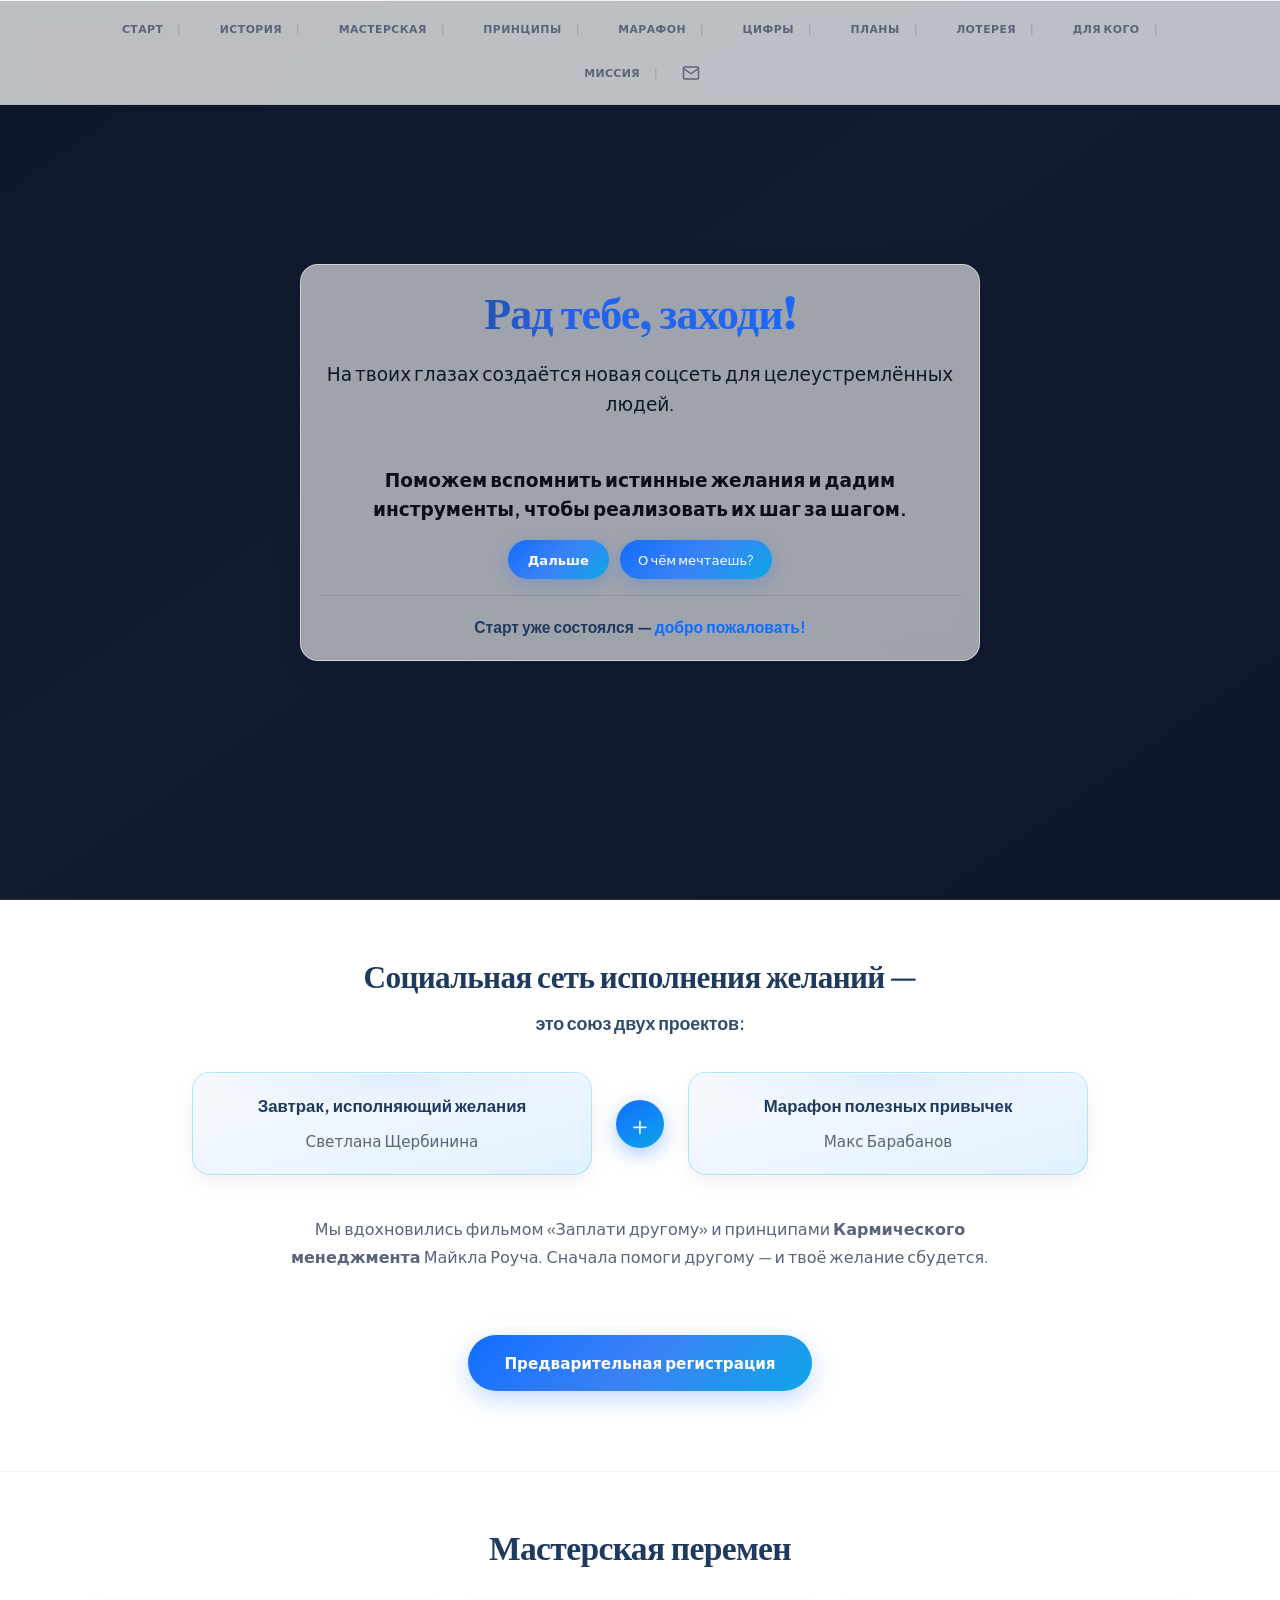
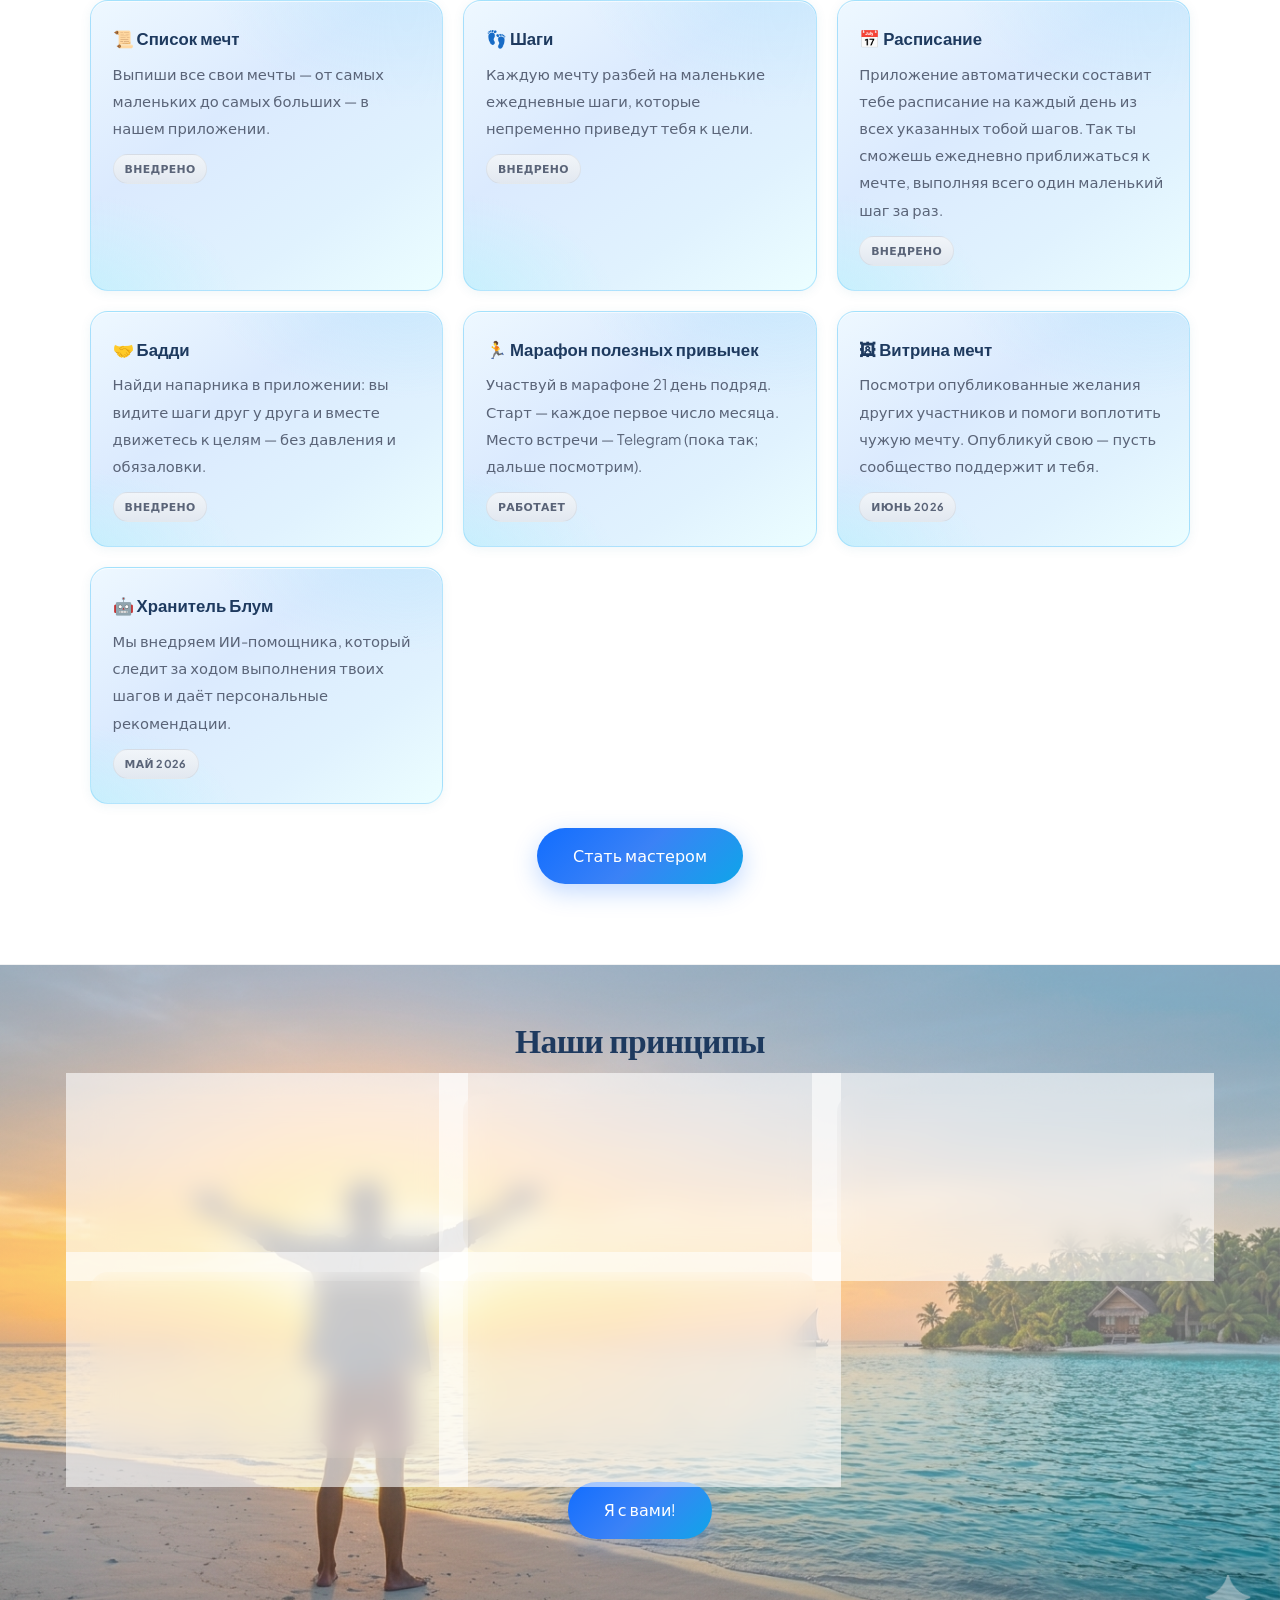
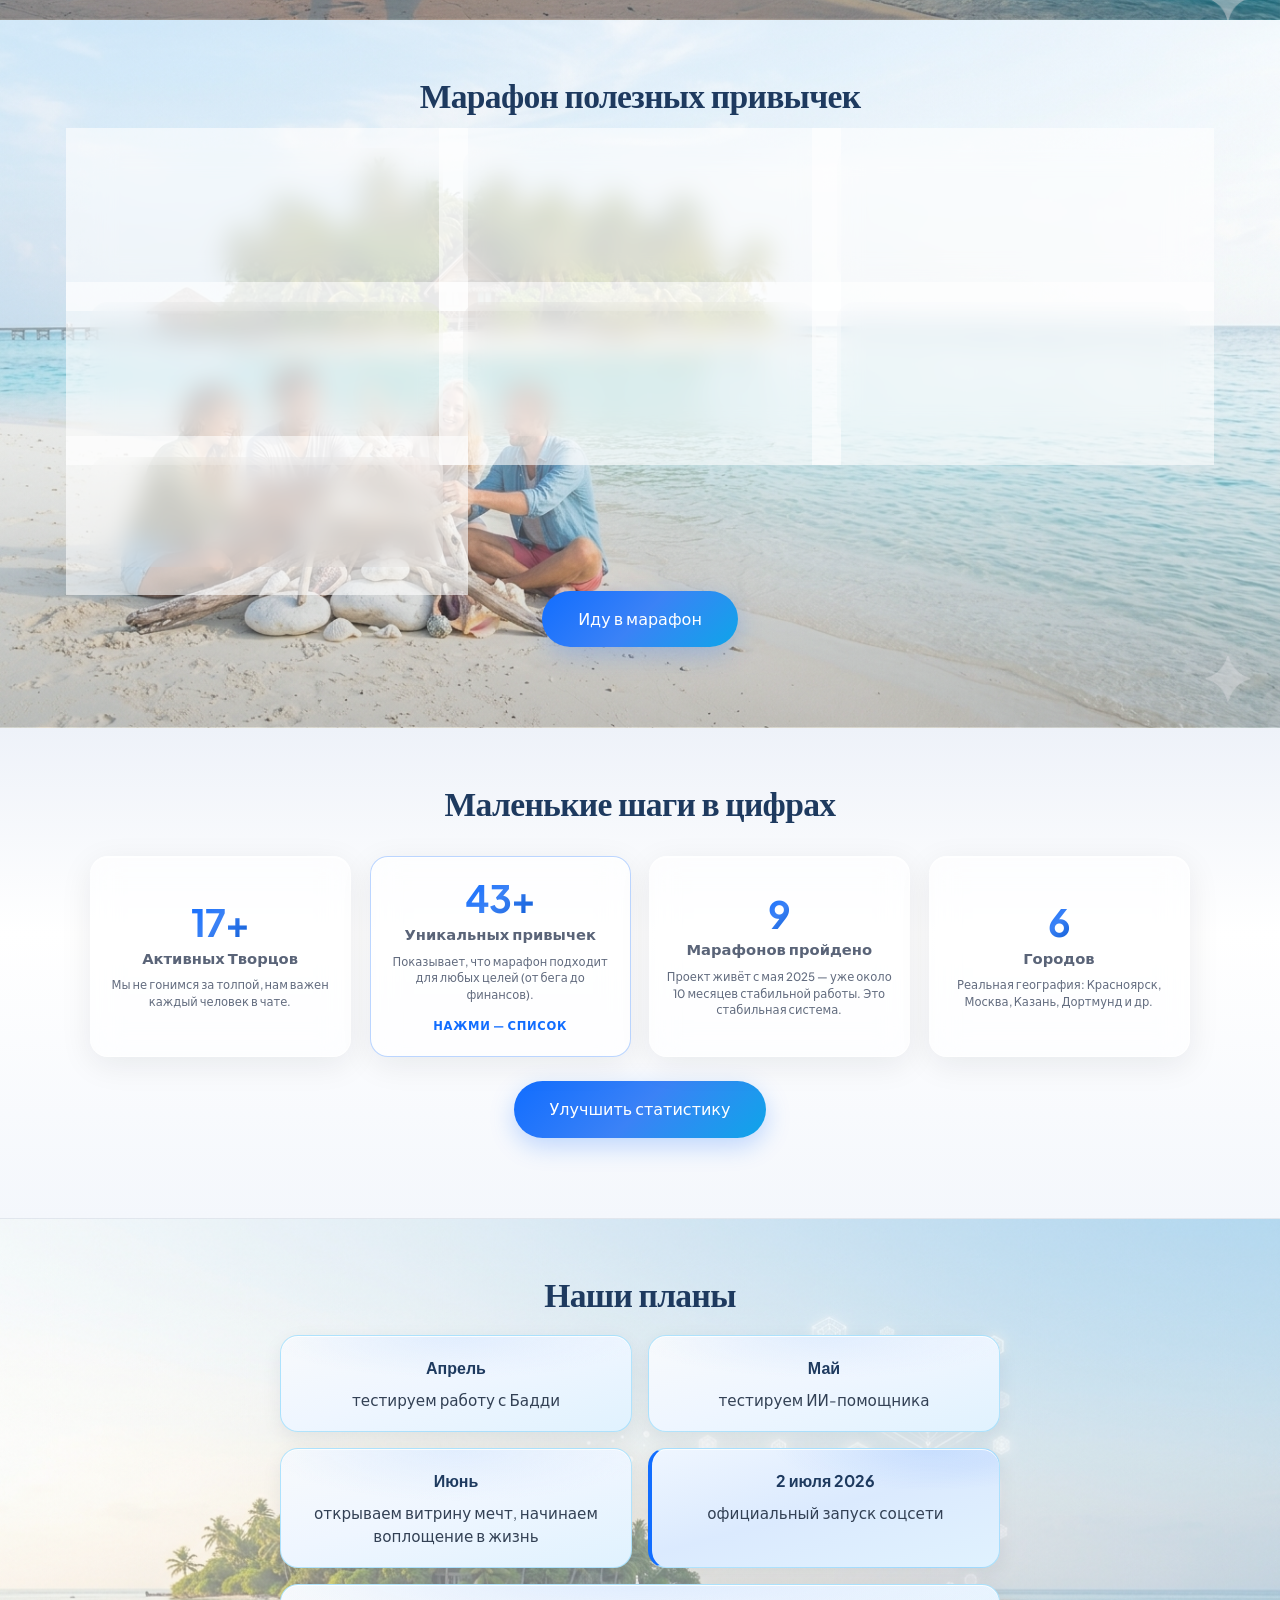
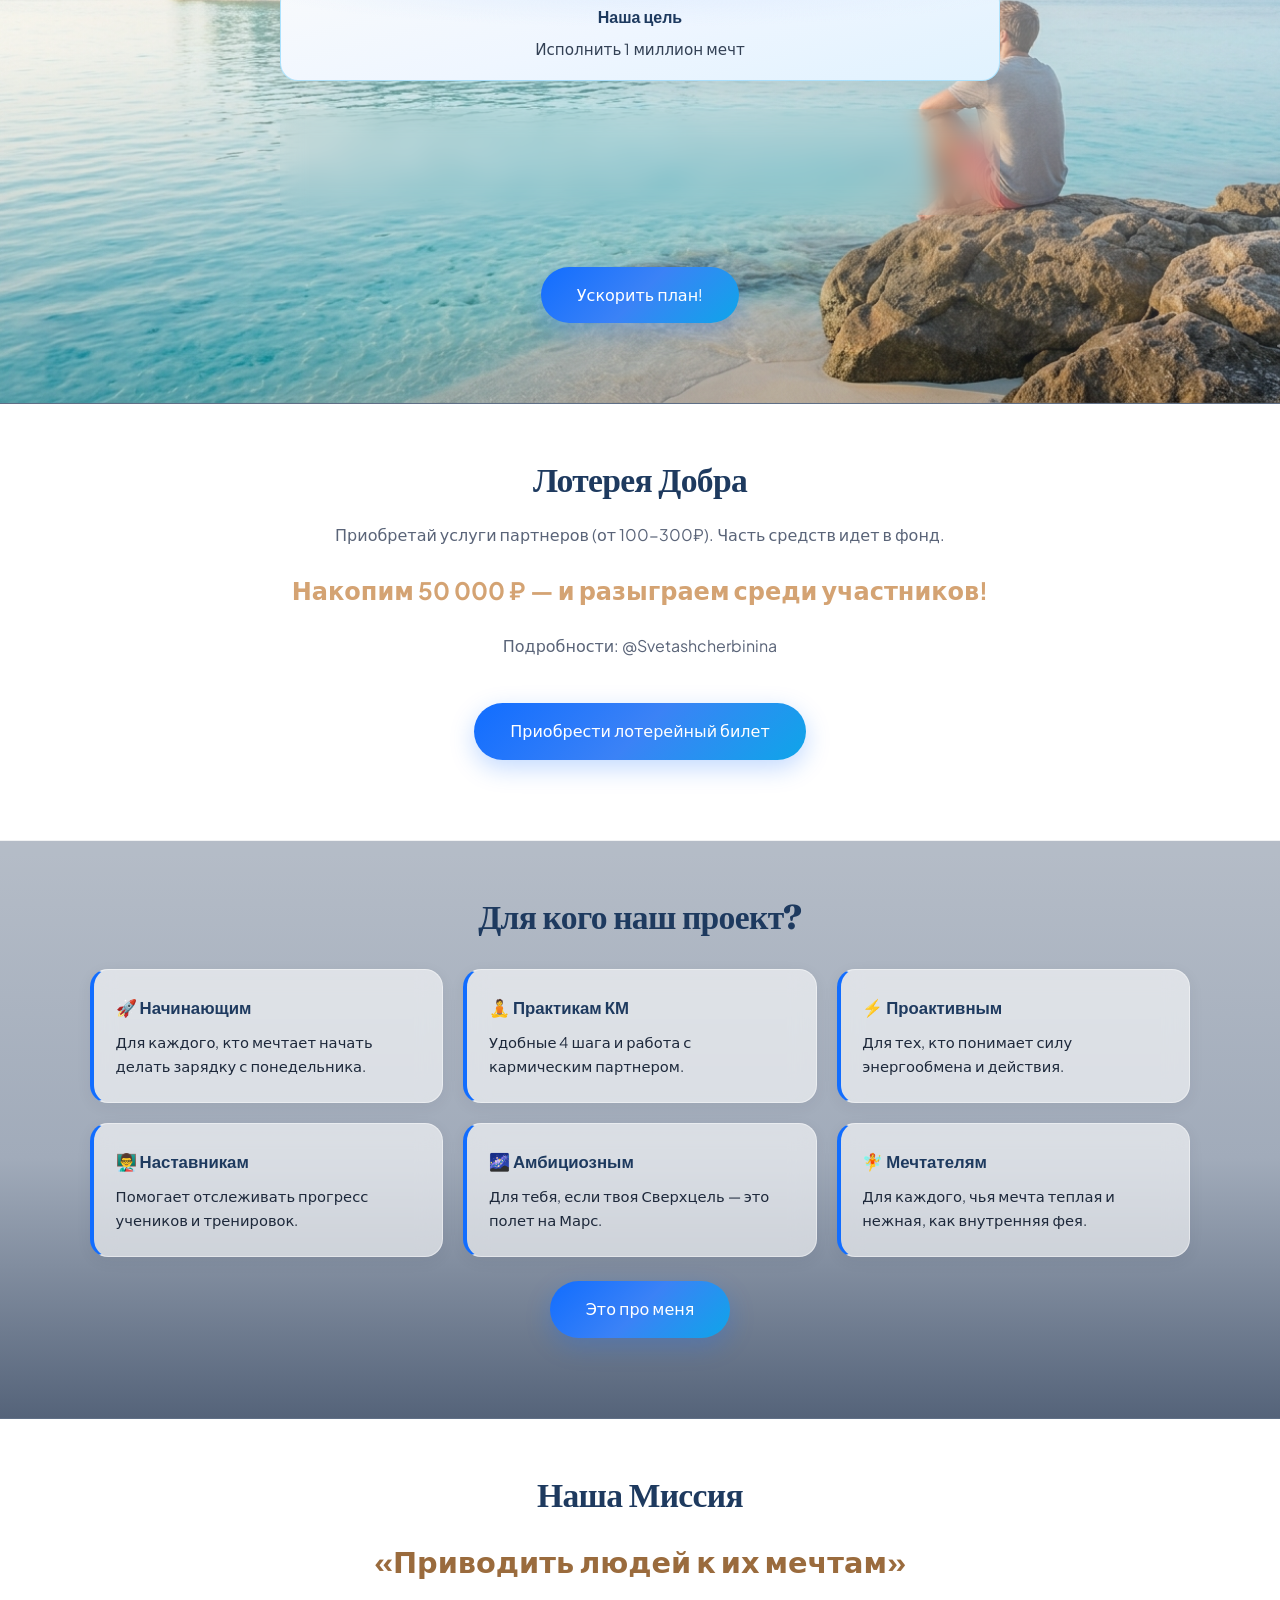
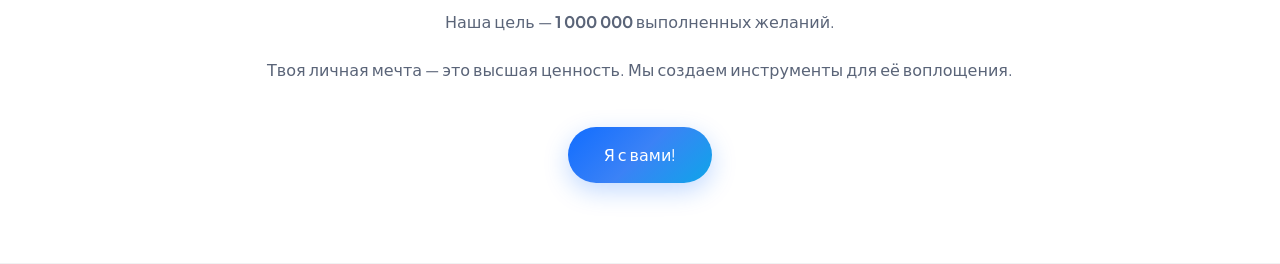
==== landing/index.html @ 1effcc13 "feat: лендинг Bridge на /landing" ====
<!DOCTYPE html>
<html lang="ru">
<head>
    <meta charset="UTF-8">
    <meta name="viewport" content="width=device-width, initial-scale=1.0, viewport-fit=cover">
    <meta
        name="description"
        content="Соцсеть исполнения желаний: марафон полезных привычек, мастерская мечты и путь к сверхцели. Регистрация и анкета Творца на сайте."
    >
    <title>Bridge — Твой путь к Сверхцели</title>
    <!-- Деплой: выложите каталог с index.html, папкой api/, локальными images/ и screen1.mp4. URL Google Apps Script — в window.ISLAND_GOOGLE_APPS_SCRIPT_URL ниже. -->
    <link href="https://fonts.googleapis.com/css2?family=Plus+Jakarta+Sans:ital,wght@0,400;0,500;0,600;0,700;1,400&family=Fraunces:opsz,wght@9..144,600;700&display=swap" rel="stylesheet">
    <style>
        :root {
            --bg: #f5f7fb;
            --bg-alt: #e8eef8;
            --surface: #ffffff;
            --text: #1c2333;
            --heading: #1e3a5f;
            --text-muted: #5a6478;
            --primary: #116dff;
            --primary-dark: #0d5bd4;
            --accent: #d4a373;
            --accent-dark: #9a6b3d;
            --ring: rgba(17, 109, 255, 0.25);
            --shadow: 0 12px 40px rgba(28, 35, 51, 0.08);
            --shadow-sm: 0 4px 16px rgba(28, 35, 51, 0.06);
            --radius: 18px;
            --radius-pill: 999px;
            /* «Стекло»: на ~10 п.п. прозрачнее, чем 0.7 → непрозрачность белого 60% */
            --hero-glass-white: 0.6;
            --card-glass-white: 0.6;
            /* Альпинист — тот же кадр Wix (полноширинный hero), что был до набора картинок в images/ */
            --img-alpinist: url("https://static.wixstatic.com/media/11062b_9de2dbff3dda403b944bb98c41cb5764f000.jpg/v1/fill/w_1920,h_1080,al_c,q_85,usm_0.66_1.00_0.01,enc_avif,quality_auto/11062b_9de2dbff3dda403b944bb98c41cb5764f000.jpg");
            --img-principles-d: url("images/Gemini_Generated_Image_puubt9puubt9puub.png");
            --img-principles-m: url("images/Gemini_Generated_Image_bh3npkbh3npkbh3n.png");
            --img-marathon-d: url("images/Gemini_Generated_Image_rtz4vzrtz4vzrtz4.png");
            --img-marathon-m: url("images/Gemini_Generated_Image_wzx31ywzx31ywzx3.png");
            --img-plans-d: url("images/Gemini_Generated_Image_uv5zcpuv5zcpuv5z.png");
            --img-plans-m: url("images/9979deb5-d649-4d8b-abbe-3f3d67fed5c6.jpeg");
        }
        * { box-sizing: border-box; scroll-behavior: smooth; }
        html {
            -webkit-text-size-adjust: 100%;
            text-size-adjust: 100%;
        }
        body {
            margin: 0;
            font-family: 'Plus Jakarta Sans', system-ui, sans-serif;
            background: var(--bg);
            color: var(--text);
            line-height: 1.65;
            -webkit-font-smoothing: antialiased;
            overflow-x: hidden;
        }
        body::before {
            content: '';
            position: fixed;
            inset: 0;
            z-index: -1;
            background:
                radial-gradient(1200px 600px at 10% -10%, rgba(17, 109, 255, 0.12), transparent 55%),
                radial-gradient(900px 500px at 100% 20%, rgba(13, 148, 136, 0.1), transparent 50%),
                linear-gradient(180deg, var(--bg) 0%, #eef1f8 100%);
            pointer-events: none;
        }

        header {
            position: fixed;
            top: 0;
            width: 100%;
            z-index: 1000;
            background: rgba(255, 255, 255, 0.72);
            backdrop-filter: blur(14px);
            -webkit-backdrop-filter: blur(14px);
            border-bottom: 1px solid rgba(28, 35, 51, 0.06);
            box-shadow: 0 1px 0 rgba(255, 255, 255, 0.8) inset;
        }
        nav {
            max-width: 1200px;
            margin: 0 auto;
            padding:
                max(12px, env(safe-area-inset-top, 0px))
                max(20px, env(safe-area-inset-right, 0px))
                12px
                max(20px, env(safe-area-inset-left, 0px));
        }
        .menu {
            display: flex;
            flex-wrap: wrap;
            gap: 10px 14px;
            justify-content: center;
            align-items: center;
            overflow-x: auto;
            -webkit-overflow-scrolling: touch;
            padding-bottom: 2px;
        }
        .menu a {
            text-decoration: none;
            color: var(--text-muted);
            font-size: 0.68rem;
            font-weight: 700;
            letter-spacing: 0.04em;
            text-transform: uppercase;
            white-space: nowrap;
            padding: 8px 12px;
            border-radius: var(--radius-pill);
            transition: color 0.2s, background 0.2s, box-shadow 0.2s;
        }
        .menu a:hover {
            color: var(--primary);
            background: rgba(17, 109, 255, 0.08);
        }
        .menu a:not(:last-child)::after {
            content: '|';
            margin-left: 0.65em;
            padding-left: 0.65em;
            color: rgba(90, 100, 120, 0.35);
            font-weight: 500;
            pointer-events: none;
        }
        .menu-mission {
            display: inline-flex;
            align-items: center;
            flex-wrap: nowrap;
            gap: 0.2rem;
            white-space: nowrap;
        }
        .menu-mission .menu-btn-mail {
            flex-shrink: 0;
        }
        .menu-btn-mail {
            display: inline-flex;
            align-items: center;
            justify-content: center;
            padding: 6px 8px;
            margin: 0;
            border: none;
            border-radius: var(--radius-pill);
            background: transparent;
            color: var(--text-muted);
            cursor: pointer;
            vertical-align: middle;
            transition: color 0.2s, background 0.2s;
        }
        .menu-btn-mail:hover {
            color: var(--primary);
            background: rgba(17, 109, 255, 0.08);
        }
        .menu-btn-mail svg {
            display: block;
        }

        /* Первый экран: фото альпиниста (Wix) + опционально screen1.mp4 при хорошей сети */
        #hero {
            position: relative;
            isolation: isolate;
            display: flex;
            flex-direction: column;
            align-items: center;
            justify-content: center;
            min-height: min(100vh, 920px);
            min-height: min(100dvh, 920px);
            padding-top: max(52px, calc(4vh + 44px), env(safe-area-inset-top, 0px));
            padding-bottom: clamp(40px, 6vh, 72px);
            border-bottom: 1px solid rgba(255, 255, 255, 0.1);
            background-color: #0f172a;
            overflow: hidden;
        }
        .hero-bg {
            position: absolute;
            inset: 0;
            z-index: 0;
            pointer-events: none;
            background-image: var(--img-alpinist);
            background-size: cover;
            background-position: center;
            background-repeat: no-repeat;
            background-color: #0f172a;
        }
        .hero-video {
            position: absolute;
            inset: 0;
            z-index: 1;
            width: 100%;
            height: 100%;
            object-fit: cover;
            opacity: 0;
            transition: opacity 0.7s ease;
            pointer-events: none;
        }
        .hero-video.is-playing {
            opacity: 1;
        }
        #hero::before {
            content: '';
            position: absolute;
            inset: 0;
            z-index: 2;
            background: linear-gradient(145deg, rgba(15, 23, 42, 0.28) 0%, rgba(30, 58, 95, 0.12) 45%, rgba(15, 23, 42, 0.35) 100%);
            pointer-events: none;
        }
        .hero-stack {
            position: relative;
            z-index: 3;
            display: flex;
            flex-direction: column;
            align-items: center;
            width: 100%;
            max-width: 720px;
            margin-left: auto;
            margin-right: auto;
            padding-left: max(1.25rem, env(safe-area-inset-left, 0px));
            padding-right: max(1.25rem, env(safe-area-inset-right, 0px));
            box-sizing: border-box;
        }
        #hero .container {
            position: relative;
            width: 100%;
            max-width: 680px;
            margin-left: auto;
            margin-right: auto;
            padding: 1.35rem 1.25rem 1.4rem;
            border-radius: var(--radius);
            background: rgba(255, 255, 255, var(--hero-glass-white));
            border: 1px solid rgba(255, 255, 255, 0.55);
            box-shadow:
                0 4px 24px rgba(15, 23, 42, 0.12),
                0 0 0 1px rgba(15, 23, 42, 0.04) inset;
            backdrop-filter: blur(14px);
            -webkit-backdrop-filter: blur(14px);
        }
        #hero h1 {
            font-size: clamp(1.85rem, 4vw, 2.75rem);
            font-weight: 700;
            background: linear-gradient(120deg, var(--heading) 0%, #2563eb 42%, var(--primary) 100%);
            -webkit-background-clip: text;
            background-clip: text;
            color: transparent;
            text-shadow: none;
        }
        #hero p {
            color: #1e293b;
            font-size: clamp(1.02rem, 2.4vw, 1.16rem);
            line-height: 1.58;
            margin-bottom: 0.55rem;
        }
        #hero .container > p:nth-of-type(1),
        #hero .container > p:nth-of-type(2) {
            color: #0f172a;
        }
        #hero p strong {
            color: #0a0f1a;
        }
        /* Пустая строка вместо абзаца — тот же вертикальный шаг, что у соседних <p> */
        #hero .hero-placeholder-line {
            margin: 0 0 0.55rem;
            padding: 0;
            border: none;
            font-size: clamp(1.02rem, 2.4vw, 1.16rem);
            line-height: 1.58;
            min-height: calc(clamp(1.02rem, 2.4vw, 1.16rem) * 1.58);
            visibility: hidden;
        }
        /* Таймер внутри стеклянного блока — читаемые цвета на белом полупрозрачном фоне */
        #hero .container .hero-countdown-wrap {
            margin: 1rem 0 0;
            padding: 0.75rem 0.35rem 0;
            width: 100%;
            max-width: none;
            border: none;
            border-top: 1px solid rgba(30, 58, 95, 0.12);
            background: none;
            text-align: center;
        }
        #hero .hero-countdown-wrap p {
            margin-left: auto;
            margin-right: auto;
            max-width: none;
        }
        #hero .hero-countdown-wrap .hero-countdown__label {
            margin-bottom: 0.45rem;
        }
        #hero .hero-countdown-wrap .hero-countdown__done {
            margin-bottom: 0;
        }
        #hero .hero-countdown__label {
            margin: 0;
            font-family: 'Plus Jakarta Sans', system-ui, sans-serif;
            font-weight: 600;
            font-size: clamp(0.78rem, 1.85vw, 0.92rem);
            letter-spacing: 0.06em;
            text-transform: uppercase;
            color: #1e3a5f;
            -webkit-font-smoothing: antialiased;
            text-shadow: none;
        }
        #hero .hero-countdown__grid {
            display: flex;
            flex-wrap: nowrap;
            justify-content: center;
            align-items: flex-start;
            gap: clamp(0.5rem, 2.2vw, 0.9rem);
        }
        #hero .hero-countdown__unit {
            flex: 1 1 0;
            min-width: 0;
            max-width: 4.25rem;
            padding: 0;
            margin: 0;
            background: none;
            border: none;
            box-shadow: none;
        }
        #hero .hero-countdown__unit span {
            display: block;
            font-family: 'Plus Jakarta Sans', system-ui, sans-serif;
            font-weight: 700;
            font-size: clamp(1.05rem, 2.75vw, 1.38rem);
            font-variant-numeric: tabular-nums;
            line-height: 1.1;
            letter-spacing: -0.02em;
            background: linear-gradient(135deg, var(--primary) 0%, #2563eb 48%, #1d4ed8 100%);
            -webkit-background-clip: text;
            background-clip: text;
            color: transparent;
            -webkit-font-smoothing: antialiased;
        }
        @supports not ((-webkit-background-clip: text) or (background-clip: text)) {
            #hero .hero-countdown__unit span {
                color: #1d4ed8;
                background: none;
            }
        }
        #hero .hero-countdown__unit small {
            display: block;
            margin-top: 0.15rem;
            font-size: clamp(0.62rem, 1.5vw, 0.76rem);
            font-weight: 600;
            letter-spacing: 0.05em;
            text-transform: uppercase;
            color: #64748b;
            line-height: 1.2;
            -webkit-font-smoothing: antialiased;
            text-shadow: none;
        }
        #hero .hero-countdown__done {
            display: none;
            margin: 0.45rem 0 0;
            font-family: 'Plus Jakarta Sans', sans-serif;
            font-weight: 700;
            font-size: clamp(0.82rem, 2vw, 0.98rem);
            line-height: 1.4;
            color: #1e3a5f;
            text-shadow: none;
        }
        #hero .hero-countdown__done strong {
            color: var(--primary);
            font-weight: 700;
        }
        #hero .hero-countdown-wrap.is-done .hero-countdown__grid,
        #hero .hero-countdown-wrap.is-done .hero-countdown__label {
            display: none;
        }
        #hero .hero-countdown-wrap.is-done .hero-countdown__done {
            display: block;
        }
        #hero .container > p:nth-of-type(3) {
            margin-bottom: 1rem;
        }
        .hero-actions {
            display: flex;
            flex-wrap: wrap;
            gap: 0.55rem 0.7rem;
            justify-content: center;
            align-items: center;
            margin-top: 0.85rem;
        }
        .hero-actions .btn {
            margin-top: 0;
            padding: 9px 20px;
            font-size: 0.82rem;
            box-shadow: 0 4px 16px var(--ring);
        }
        .hero-actions .btn--outline {
            border-width: 1.5px;
            padding: 9px 18px;
        }
        button.btn {
            font: inherit;
            border: none;
            cursor: pointer;
        }
        .btn--outline {
            background: transparent;
            color: var(--primary);
            border: 2px solid rgba(17, 109, 255, 0.55);
            box-shadow: none;
        }
        .btn--outline:hover {
            background: rgba(17, 109, 255, 0.08);
            filter: none;
        }
        .inline-actions {
            display: flex;
            flex-wrap: wrap;
            gap: 0.75rem 1rem;
            justify-content: center;
            align-items: center;
            margin-top: 1.5rem;
        }
        .inline-actions .btn {
            margin-top: 0;
        }
        @media (max-height: 720px) {
            #hero {
                padding-top: max(48px, calc(3vh + 36px));
                padding-bottom: 32px;
            }
            #hero .container {
                padding: 1rem 1rem 1.1rem;
            }
            #hero p {
                margin-bottom: 0.45rem;
                line-height: 1.5;
            }
        }

        section {
            /* Заголовок ближе к верху фона; минимальный зазор под фикс-шапку */
            padding: 56px max(22px, env(safe-area-inset-right, 0px)) 80px max(22px, env(safe-area-inset-left, 0px));
            display: flex;
            align-items: center;
            justify-content: center;
            border-bottom: 1px solid rgba(28, 35, 51, 0.06);
            scroll-margin-top: 56px;
        }
        .container {
            max-width: 1100px;
            width: 100%;
            text-align: center;
        }

        /* Как в Wix: фото — белый — фото — … У каждой фото-секции свой файл (десктоп/мобила). */
        section.section-white {
            background: #ffffff;
        }
        #principles.section-photo {
            background-color: #64748b;
            background-image:
                linear-gradient(180deg, rgba(255, 255, 255, 0.52) 0%, rgba(245, 247, 251, 0.42) 55%, rgba(15, 23, 42, 0.18) 100%),
                var(--img-principles-d);
            background-size: cover;
            background-position: center;
            background-repeat: no-repeat;
        }
        #marathon.section-photo {
            background-color: #64748b;
            background-image:
                linear-gradient(180deg, rgba(255, 255, 255, 0.52) 0%, rgba(245, 247, 251, 0.42) 55%, rgba(15, 23, 42, 0.18) 100%),
                var(--img-marathon-d);
            background-size: cover;
            background-position: center;
            background-repeat: no-repeat;
        }
        #plans.section-photo {
            background-color: #64748b;
            background-image:
                linear-gradient(180deg, rgba(255, 255, 255, 0.52) 0%, rgba(245, 247, 251, 0.42) 55%, rgba(15, 23, 42, 0.18) 100%),
                var(--img-plans-d);
            background-size: cover;
            background-position: center;
            background-repeat: no-repeat;
        }
        /* «Для кого»: тот же фон, что и первый экран (альпинист) */
        #for-who.section-photo {
            background-color: #64748b;
            background-image:
                linear-gradient(180deg, rgba(255, 255, 255, 0.52) 0%, rgba(245, 247, 251, 0.42) 55%, rgba(15, 23, 42, 0.18) 100%),
                var(--img-alpinist);
            background-size: cover;
            background-position: center;
            background-repeat: no-repeat;
        }
        @media (max-width: 768px) {
            #principles.section-photo {
                background-image:
                    linear-gradient(180deg, rgba(255, 255, 255, 0.52) 0%, rgba(245, 247, 251, 0.42) 55%, rgba(15, 23, 42, 0.18) 100%),
                    var(--img-principles-m);
            }
            #marathon.section-photo {
                background-image:
                    linear-gradient(180deg, rgba(255, 255, 255, 0.52) 0%, rgba(245, 247, 251, 0.42) 55%, rgba(15, 23, 42, 0.18) 100%),
                    var(--img-marathon-m);
            }
            #plans.section-photo {
                background-image:
                    linear-gradient(180deg, rgba(255, 255, 255, 0.52) 0%, rgba(245, 247, 251, 0.42) 55%, rgba(15, 23, 42, 0.18) 100%),
                    var(--img-plans-m);
            }
        }

        h1, h2 {
            font-family: 'Fraunces', Georgia, serif;
            font-weight: 700;
            letter-spacing: -0.02em;
            line-height: 1.2;
            margin: 0 0 1.25rem;
        }
        h1 {
            font-size: clamp(1.85rem, 4vw, 2.75rem);
            background: linear-gradient(120deg, var(--heading) 0%, #1e40af 42%, var(--primary) 100%);
            -webkit-background-clip: text;
            background-clip: text;
            color: transparent;
        }
        h2 {
            font-size: clamp(1.5rem, 3vw, 2.1rem);
            color: var(--heading);
        }
        p {
            line-height: 1.85;
            color: var(--text-muted);
            max-width: 850px;
            margin: 0 auto 1.15rem;
        }

        .grid {
            display: grid;
            grid-template-columns: repeat(auto-fit, minmax(280px, 1fr));
            gap: 20px;
            margin-top: 2rem;
        }
        .card {
            background: rgba(255, 255, 255, var(--card-glass-white));
            backdrop-filter: blur(12px);
            -webkit-backdrop-filter: blur(12px);
            padding: 1.5rem 1.35rem;
            border-radius: var(--radius);
            text-align: left;
            border: 1px solid rgba(255, 255, 255, 0.42);
            box-shadow: var(--shadow-sm);
            border-left: 4px solid var(--primary);
            transition: transform 0.25s ease, box-shadow 0.25s ease;
        }
        /* Белые секции: карточки не сливаются с фоном — небесно-голубой градиент с переливами (без картинки) */
        .section-white .card {
            background:
                radial-gradient(ellipse 110% 90% at 90% -10%, rgba(186, 230, 253, 0.55) 0%, transparent 52%),
                radial-gradient(ellipse 100% 80% at -5% 105%, rgba(165, 243, 252, 0.45) 0%, transparent 48%),
                linear-gradient(145deg, #eef8ff 0%, #dbeafe 38%, #e0f2fe 72%, #ecfeff 100%);
            backdrop-filter: none;
            -webkit-backdrop-filter: none;
            border: 1px solid rgba(125, 211, 252, 0.5);
            box-shadow:
                0 2px 12px rgba(14, 116, 144, 0.07),
                inset 0 1px 0 rgba(255, 255, 255, 0.65);
        }
        .card:hover {
            transform: translateY(-4px);
            box-shadow: var(--shadow);
        }

        /* Блок «Маленькие шаги в цифрах»: стекло, сетка, модалка, счётчики */
        #stats.section-white {
            background: linear-gradient(180deg, #eef2f9 0%, #ffffff 42%, #f4f7fc 100%);
        }
        .stats-grid {
            display: grid;
            grid-template-columns: repeat(4, minmax(0, 1fr));
            gap: 1.15rem;
            max-width: 1100px;
            margin: 2rem auto 0;
            text-align: center;
        }
        @media (max-width: 900px) {
            .stats-grid {
                grid-template-columns: repeat(2, minmax(0, 1fr));
            }
        }
        @media (max-width: 420px) {
            .stats-grid {
                grid-template-columns: 1fr;
            }
        }
        .stat-card {
            display: flex;
            flex-direction: column;
            align-items: center;
            justify-content: center;
            gap: 0.4rem;
            min-height: 168px;
            padding: 1.25rem 0.85rem 1.35rem;
            margin: 0;
            border-radius: var(--radius);
            text-align: center;
            border: 1px solid rgba(255, 255, 255, 0.65);
            background: rgba(255, 255, 255, 0.58);
            backdrop-filter: blur(14px);
            -webkit-backdrop-filter: blur(14px);
            box-shadow:
                0 8px 32px rgba(15, 23, 42, 0.08),
                inset 0 1px 0 rgba(255, 255, 255, 0.85);
            transition: transform 0.28s ease, box-shadow 0.28s ease;
        }
        .stat-card:not(.stat-card--interactive) {
            border-left: none;
        }
        .stat-card:hover {
            transform: translateY(-3px) scale(1.02);
            box-shadow:
                0 14px 40px rgba(15, 23, 42, 0.12),
                inset 0 1px 0 rgba(255, 255, 255, 0.9);
        }
        .stat-card__value {
            font-family: 'Plus Jakarta Sans', system-ui, sans-serif;
            font-weight: 700;
            font-size: clamp(1.85rem, 4vw, 2.35rem);
            line-height: 1.1;
            letter-spacing: -0.03em;
            background: linear-gradient(135deg, var(--primary) 0%, #3b82f6 48%, var(--primary-dark) 100%);
            -webkit-background-clip: text;
            background-clip: text;
            color: transparent;
        }
        .stat-card__label {
            font-size: 0.92rem;
            font-weight: 600;
            color: var(--text-muted);
            line-height: 1.35;
            max-width: 13rem;
        }
        .stat-card__trust {
            display: block;
            font-size: 0.72rem;
            font-weight: 500;
            line-height: 1.45;
            color: var(--text-muted);
            max-width: 15rem;
            margin: 0.15rem 0 0;
            opacity: 0.95;
        }
        .stat-card__hint {
            font-size: 0.72rem;
            font-weight: 700;
            letter-spacing: 0.06em;
            text-transform: uppercase;
            color: var(--primary);
            margin-top: 0.35rem;
        }
        button.stat-card {
            font: inherit;
            color: inherit;
            cursor: pointer;
            width: 100%;
            appearance: none;
            -webkit-appearance: none;
        }
        .stat-card--interactive {
            cursor: pointer;
            border: 1px solid rgba(17, 109, 255, 0.28);
            background: rgba(255, 255, 255, 0.62);
        }
        .stat-card--interactive:hover {
            animation: stat-hint-pulse 2.2s ease-in-out infinite;
        }
        @keyframes stat-hint-pulse {
            0%, 100% {
                box-shadow:
                    0 8px 32px rgba(15, 23, 42, 0.08),
                    0 0 0 0 rgba(17, 109, 255, 0.18),
                    inset 0 1px 0 rgba(255, 255, 255, 0.85);
            }
            50% {
                box-shadow:
                    0 10px 36px rgba(15, 23, 42, 0.1),
                    0 0 0 6px rgba(17, 109, 255, 0.1),
                    inset 0 1px 0 rgba(255, 255, 255, 0.9);
            }
        }
        @media (prefers-reduced-motion: reduce) {
            .stat-card:hover,
            .stat-card--interactive:hover {
                animation: none;
                transform: none;
            }
        }
        /* Модальные окна: стекло + блюр фона */
        .modal {
            position: fixed;
            inset: 0;
            z-index: 2000;
            display: flex;
            align-items: center;
            justify-content: center;
            padding: max(1rem, env(safe-area-inset-top, 0px)) max(1rem, env(safe-area-inset-right, 0px))
                max(1rem, env(safe-area-inset-bottom, 0px)) max(1rem, env(safe-area-inset-left, 0px));
            background: rgba(15, 23, 42, 0.42);
            backdrop-filter: blur(15px);
            -webkit-backdrop-filter: blur(15px);
            opacity: 0;
            visibility: hidden;
            transition: opacity 0.22s ease, visibility 0.22s ease;
        }
        .modal.is-open {
            opacity: 1;
            visibility: visible;
        }
        .modal.is-open .modal__panel {
            animation: modal-panel-in 0.32s cubic-bezier(0.22, 1, 0.36, 1) both;
        }
        @keyframes modal-panel-in {
            from {
                opacity: 0;
                transform: translateY(14px) scale(0.97);
            }
            to {
                opacity: 1;
                transform: translateY(0) scale(1);
            }
        }
        @media (prefers-reduced-motion: reduce) {
            .modal.is-open .modal__panel {
                animation: none;
            }
        }
        .modal__panel {
            position: relative;
            width: min(100%, 520px);
            max-height: min(88vh, 640px);
            max-height: min(88dvh, 640px);
            overflow: hidden;
            display: flex;
            flex-direction: column;
            border-radius: var(--radius);
            background: rgba(255, 255, 255, 0.72);
            backdrop-filter: blur(15px);
            -webkit-backdrop-filter: blur(15px);
            border: 1px solid rgba(255, 255, 255, 0.78);
            box-shadow: 0 24px 64px rgba(15, 23, 42, 0.18);
        }
        #modal-contacts .modal__panel {
            width: min(100%, 600px);
        }
        #modal-creator .modal__panel {
            width: min(100%, 560px);
        }
        #creator-form-stage[hidden] {
            display: none !important;
        }
        #modal-creator.modal--creator-success .modal__title {
            padding-bottom: 0.35rem;
        }
        #modal-creator.modal--creator-success .modal__body {
            padding-top: 0.35rem;
        }
        .modal__close {
            position: absolute;
            top: max(0.5rem, env(safe-area-inset-top, 0px));
            right: max(0.5rem, env(safe-area-inset-right, 0px));
            z-index: 2;
            width: 2.75rem;
            height: 2.75rem;
            min-width: 44px;
            min-height: 44px;
            border: none;
            border-radius: var(--radius-pill);
            background: rgba(241, 245, 249, 0.95);
            color: var(--heading);
            font-size: 1.35rem;
            line-height: 1;
            cursor: pointer;
            transition: background 0.2s, color 0.2s;
        }
        .modal__close:hover {
            background: rgba(17, 109, 255, 0.12);
            color: var(--primary);
        }
        .modal__title {
            font-family: 'Fraunces', Georgia, serif;
            font-size: clamp(1.15rem, 2.8vw, 1.4rem);
            color: var(--heading);
            margin: 0;
            padding: 1.35rem 3rem 0.5rem 1.35rem;
            text-align: left;
            line-height: 1.35;
        }
        .modal__lead {
            margin: 0;
            padding: 0 1.35rem 1rem;
            font-size: 0.88rem;
            line-height: 1.55;
            color: var(--text-muted);
            text-align: left;
            border-bottom: 1px solid rgba(148, 163, 184, 0.35);
        }
        .modal__body {
            flex: 1 1 auto;
            min-height: 0;
            overflow-y: auto;
            padding: 0.85rem 1.35rem 1rem;
            text-align: left;
        }
        .modal__footer {
            flex-shrink: 0;
            padding: 0.65rem 1.35rem 1.15rem;
            border-top: 1px solid rgba(148, 163, 184, 0.35);
            background: linear-gradient(180deg, rgba(248, 250, 252, 0.5) 0%, rgba(241, 245, 249, 0.98) 100%);
        }
        .modal__footer-btn {
            display: block;
            width: 100%;
            padding: 0.7rem 1rem;
            border: none;
            border-radius: var(--radius-pill);
            font-family: 'Plus Jakarta Sans', system-ui, sans-serif;
            font-weight: 700;
            font-size: 0.9rem;
            cursor: pointer;
            color: #fff;
            background: linear-gradient(135deg, var(--primary) 0%, #3b82f6 50%, #0ea5e9 100%);
            box-shadow: 0 6px 20px var(--ring);
            transition: transform 0.2s, filter 0.2s, box-shadow 0.2s;
        }
        .modal__footer-btn:hover {
            filter: brightness(1.05);
            transform: translateY(-1px);
            box-shadow: 0 8px 24px rgba(17, 109, 255, 0.35);
        }
        .modal__footer-btn:active {
            transform: translateY(0);
        }
        .cta-contacts {
            display: grid;
            grid-template-columns: repeat(2, minmax(0, 1fr));
            gap: 1rem;
        }
        @media (max-width: 520px) {
            .cta-contacts {
                grid-template-columns: 1fr;
            }
        }
        .cta-card {
            padding: 1rem 1rem 1.1rem;
            border-radius: var(--radius);
            background: rgba(255, 255, 255, 0.55);
            border: 1px solid rgba(125, 211, 252, 0.45);
            text-align: left;
        }
        .cta-card__name {
            margin: 0 0 0.35rem;
            font-family: 'Plus Jakarta Sans', sans-serif;
            font-weight: 700;
            font-size: 1rem;
            color: var(--heading);
        }
        .cta-card__role {
            margin: 0 0 0.35rem;
            font-size: 0.86rem;
            line-height: 1.5;
            color: var(--text-muted);
        }
        .cta-card__handle {
            margin: 0 0 0.75rem;
            font-size: 0.78rem;
            font-weight: 600;
            color: var(--primary);
        }
        .cta-tg {
            display: inline-flex;
            align-items: center;
            justify-content: center;
            gap: 0.45rem;
            width: 100%;
            padding: 0.65rem 0.85rem;
            border-radius: var(--radius-pill);
            font-family: 'Plus Jakarta Sans', sans-serif;
            font-weight: 700;
            font-size: 0.85rem;
            text-decoration: none;
            color: #fff;
            background: linear-gradient(135deg, #229ed9 0%, #0088cc 100%);
            box-shadow: 0 4px 16px rgba(34, 158, 217, 0.35);
            transition: transform 0.2s, filter 0.2s;
        }
        .cta-tg:hover {
            filter: brightness(1.06);
            transform: translateY(-1px);
        }
        .cta-tg svg {
            flex-shrink: 0;
        }
        .cta-footnote {
            margin: 1rem 0 0;
            font-size: 0.88rem;
            line-height: 1.55;
            color: var(--text-muted);
            text-align: center;
        }
        #modal-contacts.modal-contacts--sveta-only .cta-card--max {
            display: none !important;
        }
        #modal-contacts.modal-contacts--sveta-only .cta-contacts {
            grid-template-columns: 1fr;
            max-width: 320px;
            margin: 0 auto;
        }
        .form-creator {
            display: flex;
            flex-direction: column;
            gap: 0.85rem;
        }
        .form-creator label {
            display: block;
            font-size: 0.8rem;
            font-weight: 700;
            color: var(--heading);
            margin-bottom: 0.35rem;
            text-align: left;
        }
        /* На iOS мелкий шрифт в полях вызывает авто-зум — минимум 16px (см. медиазапрос ниже) */
        .form-creator input,
        .form-creator select,
        .form-creator textarea {
            width: 100%;
            box-sizing: border-box;
            font-family: 'Plus Jakarta Sans', system-ui, sans-serif;
            font-size: 0.92rem;
            padding: 0.65rem 0.75rem;
            border-radius: 10px;
            border: 1px solid rgba(148, 163, 184, 0.45);
            background: rgba(255, 255, 255, 0.85);
            color: var(--text);
        }
        .form-creator textarea {
            min-height: 6.5rem;
            resize: vertical;
            line-height: 1.55;
        }
        .form-creator input:focus,
        .form-creator select:focus,
        .form-creator textarea:focus {
            outline: none;
            border-color: var(--primary);
            box-shadow: 0 0 0 3px var(--ring);
        }
        .form-creator__hint {
            margin: 0.25rem 0 0;
            font-size: 0.78rem;
            color: var(--text-muted);
            font-style: italic;
        }
        .form-creator__hint[hidden] {
            display: none !important;
        }
        .form-creator__submit {
            margin-top: 0.35rem;
            width: 100%;
            padding: 0.85rem 1rem;
            border: none;
            border-radius: var(--radius-pill);
            font-family: 'Plus Jakarta Sans', sans-serif;
            font-weight: 700;
            font-size: 0.95rem;
            cursor: pointer;
            color: #fff;
            background: linear-gradient(135deg, var(--primary) 0%, #3b82f6 50%, #0ea5e9 100%);
            box-shadow: 0 8px 24px var(--ring);
            transition: transform 0.2s, filter 0.2s;
        }
        .form-creator__submit:hover {
            filter: brightness(1.05);
            transform: translateY(-1px);
        }
        .form-creator__submit:disabled {
            opacity: 0.75;
            cursor: wait;
            transform: none;
        }
        .form-creator__error {
            margin: 0 0 0.65rem;
            padding: 0.55rem 0.65rem;
            border-radius: 10px;
            font-size: 0.86rem;
            line-height: 1.45;
            text-align: left;
            color: #991b1b;
            background: rgba(254, 226, 226, 0.85);
            border: 1px solid rgba(252, 165, 165, 0.6);
        }
        .form-creator__error[hidden] {
            display: none !important;
        }
        .form-success {
            display: flex;
            flex-direction: column;
            align-items: center;
            gap: 1.1rem;
            padding: 0.5rem 0.25rem 0.25rem;
            text-align: center;
            font-family: 'Plus Jakarta Sans', sans-serif;
            font-size: 0.95rem;
            line-height: 1.6;
            font-weight: 600;
            color: var(--heading);
        }
        .form-success__text {
            margin: 0;
            max-width: 22rem;
            font-size: 0.98rem;
        }
        .form-success__ok {
            min-width: 8.5rem;
            margin-top: 0.15rem;
        }
        .form-success[hidden] {
            display: none !important;
        }
        .modal__body p {
            margin: 0 0 0.65rem;
            font-size: 0.92rem;
            line-height: 1.65;
        }
        .modal-group {
            margin-bottom: 1.15rem;
        }
        .modal-group:last-child {
            margin-bottom: 0;
        }
        .modal-group h4 {
            margin: 0 0 0.4rem;
            font-family: 'Plus Jakarta Sans', sans-serif;
            font-size: 0.88rem;
            font-weight: 700;
            color: var(--heading);
            letter-spacing: 0.02em;
        }
        .card h3 {
            margin: 0 0 0.5rem;
            font-size: 1.05rem;
            font-family: 'Plus Jakarta Sans', sans-serif;
            font-weight: 700;
            color: var(--heading);
        }
        .card p {
            font-size: 0.92rem;
            text-align: left;
            margin: 0;
            color: var(--text-muted);
        }
        .section-photo .card h3 {
            color: var(--heading);
        }
        .section-photo .card p {
            color: #1e293b;
            line-height: 1.65;
        }

        .btn {
            display: inline-block;
            background: linear-gradient(135deg, var(--primary) 0%, #3b82f6 50%, #0ea5e9 100%);
            color: #fff;
            padding: 15px 36px;
            border-radius: var(--radius-pill);
            text-decoration: none;
            font-weight: 700;
            font-size: 0.95rem;
            margin-top: 1.5rem;
            box-shadow: 0 8px 24px var(--ring);
            transition: transform 0.2s, box-shadow 0.2s, filter 0.2s;
            touch-action: manipulation;
            -webkit-tap-highlight-color: transparent;
        }
        .btn:hover {
            filter: brightness(1.05);
            transform: translateY(-2px);
            box-shadow: 0 12px 32px rgba(17, 109, 255, 0.35);
        }
        .btn:active {
            transform: translateY(0);
        }

        /* Секция #story: заголовок + два проекта + символ объединения */
        #story .story-lead {
            max-width: 800px;
            margin: 0 auto 2.25rem;
            display: flex;
            flex-direction: column;
            align-items: center;
            text-align: center;
        }
        #story .story-lead__main {
            font-family: 'Fraunces', Georgia, serif;
            font-size: clamp(1.4rem, 3.2vw, 1.95rem);
            font-weight: 700;
            line-height: 1.35;
            letter-spacing: -0.02em;
            color: var(--heading);
        }
        #story .story-lead__sub {
            display: block;
            margin-top: 0.75rem;
            font-family: 'Plus Jakarta Sans', sans-serif;
            font-size: clamp(0.92rem, 2vw, 1.12rem);
            font-weight: 600;
            line-height: 1.45;
            letter-spacing: -0.01em;
            color: var(--heading);
            opacity: 0.9;
        }
        .story-union {
            display: flex;
            flex-wrap: wrap;
            align-items: center;
            justify-content: center;
            gap: 1.35rem 1.5rem;
            margin: 0 auto 2.5rem;
            max-width: 920px;
        }
        .story-pillar {
            flex: 1 1 260px;
            min-width: 220px;
            max-width: 400px;
            padding: 1.35rem 1.25rem;
            border-radius: var(--radius);
            text-align: center;
            background:
                radial-gradient(ellipse 100% 80% at 50% 0%, rgba(219, 234, 254, 0.7) 0%, transparent 55%),
                linear-gradient(165deg, #f8fafc 0%, #eff6ff 45%, #e0f2fe 100%);
            border: 1px solid rgba(125, 211, 252, 0.55);
            box-shadow:
                0 6px 20px rgba(15, 23, 42, 0.06),
                inset 0 1px 0 rgba(255, 255, 255, 0.85);
        }
        .story-pillar__title {
            display: block;
            font-family: 'Plus Jakarta Sans', sans-serif;
            font-weight: 700;
            font-size: 1.05rem;
            line-height: 1.35;
            color: var(--heading);
            margin-bottom: 0.65rem;
        }
        .story-pillar__author {
            display: block;
            font-size: 0.95rem;
            color: var(--text-muted);
        }
        .story-plus {
            flex: 0 0 auto;
            width: 3rem;
            height: 3rem;
            display: flex;
            align-items: center;
            justify-content: center;
            border-radius: 50%;
            background: linear-gradient(145deg, var(--primary) 0%, #0ea5e9 100%);
            color: #fff;
            font-size: 1.65rem;
            font-weight: 300;
            line-height: 1;
            box-shadow: 0 6px 20px rgba(17, 109, 255, 0.35);
            user-select: none;
        }
        #story .story-note {
            max-width: 720px;
            margin: 0 auto 2rem;
            line-height: 1.75;
        }
        #story .container > .btn {
            margin-top: 2rem;
        }
        @media (max-width: 700px) {
            .story-union {
                flex-direction: column;
                gap: 1.15rem;
            }
            .story-pillar {
                max-width: 100%;
                width: 100%;
            }
        }

        /* Секция «Наши планы»: читаемый текст на фото + дорожная карта + обратный отсчёт */
        #plans .plans-intro {
            max-width: 720px;
            margin: 0 auto 1.75rem;
            padding: 1.5rem 1.5rem;
            text-align: left;
            background: rgba(255, 255, 255, 0.9);
            border: 1px solid rgba(255, 255, 255, 0.95);
            border-radius: var(--radius);
            box-shadow: 0 8px 32px rgba(15, 23, 42, 0.12);
            backdrop-filter: blur(12px);
            -webkit-backdrop-filter: blur(12px);
        }
        #plans .plans-intro p {
            color: #1e293b;
            margin-bottom: 0.9rem;
            line-height: 1.75;
        }
        #plans .plans-intro p:last-child {
            margin-bottom: 0;
        }
        .plans-timeline {
            display: grid;
            grid-template-columns: repeat(2, minmax(0, 1fr));
            gap: 1rem;
            max-width: 720px;
            margin: 0 auto 1.75rem;
        }
        @media (max-width: 560px) {
            .plans-timeline {
                grid-template-columns: 1fr;
            }
        }
        /* Одна карточка в последнем ряду — на всю ширину сетки */
        .plans-timeline .plan-block:last-child:nth-child(odd) {
            grid-column: 1 / -1;
        }
        .plan-block {
            display: flex;
            flex-direction: column;
            align-items: center;
            text-align: center;
            padding: 1.2rem 1.35rem;
            border-radius: var(--radius);
            background:
                radial-gradient(ellipse 100% 80% at 50% 0%, rgba(219, 234, 254, 0.75) 0%, transparent 55%),
                linear-gradient(165deg, #f8fafc 0%, #eff6ff 48%, #e0f2fe 100%);
            border: 1px solid rgba(125, 211, 252, 0.55);
            box-shadow:
                0 6px 20px rgba(15, 23, 42, 0.07),
                inset 0 1px 0 rgba(255, 255, 255, 0.88);
        }
        .plan-block--launch {
            border-left: 4px solid var(--primary);
            background:
                radial-gradient(ellipse 90% 70% at 80% 0%, rgba(17, 109, 255, 0.12) 0%, transparent 50%),
                linear-gradient(165deg, #eff6ff 0%, #dbeafe 50%, #e0f2fe 100%);
        }
        .plan-block__when {
            display: block;
            font-family: 'Plus Jakarta Sans', sans-serif;
            font-weight: 700;
            font-size: 1rem;
            color: var(--heading);
            margin-bottom: 0.4rem;
        }
        .plan-block__what {
            display: block;
            font-size: 0.95rem;
            line-height: 1.55;
            color: #334155;
        }
        .plans-countdown {
            max-width: 480px;
            margin: 0 auto 1.75rem;
            padding: 1.35rem 1.25rem 1.5rem;
            text-align: center;
            background: rgba(255, 255, 255, 0.92);
            border: 1px solid rgba(125, 211, 252, 0.45);
            border-radius: var(--radius);
            box-shadow: 0 8px 28px rgba(15, 23, 42, 0.1);
            backdrop-filter: blur(10px);
            -webkit-backdrop-filter: blur(10px);
        }
        .plans-countdown__label {
            margin: 0 0 1rem;
            font-weight: 700;
            font-size: 1rem;
            color: var(--heading);
        }
        .plans-countdown__grid {
            display: flex;
            flex-wrap: wrap;
            justify-content: center;
            gap: 0.65rem;
        }
        .countdown-unit {
            min-width: 4.25rem;
            padding: 0.55rem 0.45rem 0.5rem;
            border-radius: 10px;
            background: linear-gradient(180deg, rgba(17, 109, 255, 0.1), rgba(17, 109, 255, 0.04));
            border: 1px solid rgba(17, 109, 255, 0.15);
        }
        .countdown-unit span {
            display: block;
            font-size: 1.45rem;
            font-weight: 700;
            font-variant-numeric: tabular-nums;
            color: var(--heading);
            line-height: 1.2;
        }
        .countdown-unit small {
            display: block;
            margin-top: 0.2rem;
            font-size: 0.68rem;
            font-weight: 600;
            text-transform: uppercase;
            letter-spacing: 0.04em;
            color: var(--text-muted);
        }
        .plans-countdown.is-done .plans-countdown__grid {
            display: none;
        }
        .plans-countdown.is-done .plans-countdown__label {
            display: none;
        }
        .plans-countdown__done {
            display: none;
            font-weight: 700;
            color: var(--primary);
            font-size: 1.1rem;
        }
        .plans-countdown.is-done .plans-countdown__done {
            display: block;
        }

        .project-tag {
            font-weight: 700;
            color: var(--accent-dark);
            background: rgba(212, 163, 115, 0.18);
            padding: 3px 8px;
            border-radius: 6px;
        }
        .badge {
            display: inline-block;
            padding: 5px 11px;
            border-radius: var(--radius-pill);
            font-size: 0.68rem;
            font-weight: 700;
            letter-spacing: 0.03em;
            text-transform: uppercase;
            background: linear-gradient(180deg, #f1f5f9, #e2e8f0);
            color: var(--text-muted);
            margin-top: 12px;
            border: 1px solid rgba(28, 35, 51, 0.06);
        }

        @media (max-width: 768px) {
            section {
                padding: 52px max(16px, env(safe-area-inset-right, 0px)) 64px max(16px, env(safe-area-inset-left, 0px));
                scroll-margin-top: 52px;
            }
            .menu {
                gap: 8px 10px;
                justify-content: flex-start;
                padding-bottom: 4px;
            }
            .menu a {
                font-size: 0.62rem;
                padding: 10px 12px;
                min-height: 44px;
                display: inline-flex;
                align-items: center;
            }
            .menu-btn-mail {
                min-width: 44px;
                min-height: 44px;
                padding: 8px 10px;
            }
            .grid {
                grid-template-columns: minmax(0, 1fr);
                gap: 16px;
            }
            .hero-actions {
                flex-direction: column;
                width: 100%;
                align-items: stretch;
            }
            .hero-actions .btn,
            .hero-actions .btn--outline {
                width: 100%;
                max-width: 22rem;
                margin-left: auto;
                margin-right: auto;
                padding: 14px 20px;
                font-size: 0.95rem;
            }
            .inline-actions {
                flex-direction: column;
                align-items: stretch;
            }
            .inline-actions .btn {
                width: 100%;
                max-width: 22rem;
                margin-left: auto;
                margin-right: auto;
            }
            .container > .btn {
                display: block;
                width: 100%;
                max-width: 22rem;
                margin-left: auto;
                margin-right: auto;
                box-sizing: border-box;
            }
            .form-creator input,
            .form-creator select,
            .form-creator textarea {
                font-size: 16px;
                padding: 0.7rem 0.8rem;
                min-height: 48px;
            }
            .form-creator textarea {
                min-height: 7rem;
            }
            .form-creator__submit {
                min-height: 48px;
                font-size: 1rem;
            }
            .stat-card {
                min-height: 140px;
            }
            .modal__body {
                -webkit-overflow-scrolling: touch;
                overscroll-behavior: contain;
            }
            .modal__footer-btn {
                min-height: 48px;
                font-size: 1rem;
            }
            .form-success__ok {
                min-height: 48px;
                width: 100%;
                max-width: 16rem;
            }
        }

        @media (max-width: 380px) {
            #hero .hero-countdown__grid {
                flex-wrap: wrap;
                row-gap: 0.5rem;
            }
            #hero .hero-countdown__unit {
                flex: 1 1 40%;
                max-width: none;
            }
        }
    </style>
</head>
<body>

    <header>
        <nav>
            <div class="menu">
                <a href="#hero">Старт</a>
                <a href="#story">История</a>
                <a href="#master">Мастерская</a>
                <a href="#principles">Принципы</a>
                <a href="#marathon">Марафон</a>
                <a href="#stats">Цифры</a>
                <a href="#plans">Планы</a>
                <a href="#lottery">Лотерея</a>
                <a href="#for-who">Для кого</a>
                <span class="menu-mission">
                    <a href="#mission">Миссия</a>
                    <button type="button" class="menu-btn-mail" data-modal-open="modal-contacts" title="Написать организаторам" aria-label="Написать организаторам">
                        <svg width="18" height="18" viewBox="0 0 24 24" aria-hidden="true" fill="none" stroke="currentColor" stroke-width="2" stroke-linecap="round" stroke-linejoin="round"><path d="M4 4h16c1.1 0 2 .9 2 2v12c0 1.1-.9 2-2 2H4c-1.1 0-2-.9-2-2V6c0-1.1.9-2 2-2z"/><path d="M22 6l-10 7L2 6"/></svg>
                    </button>
                </span>
            </div>
        </nav>
    </header>

    <section id="hero">
        <div class="hero-bg" aria-hidden="true"></div>
        <video class="hero-video" muted loop playsinline preload="none" poster="https://static.wixstatic.com/media/11062b_9de2dbff3dda403b944bb98c41cb5764f000.jpg/v1/fill/w_1920,h_1080,al_c,q_85,usm_0.66_1.00_0.01,enc_avif,quality_auto/11062b_9de2dbff3dda403b944bb98c41cb5764f000.jpg" aria-hidden="true">
            <source src="screen1.mp4" type="video/mp4">
        </video>
        <div class="hero-stack">
            <div class="container">
                <h1>Рад тебе, заходи!</h1>
                <p>На твоих глазах создаётся новая соцсеть для целеустремлённых людей.</p>
                <p class="hero-placeholder-line" aria-hidden="true"></p>
                <p><strong>Поможем вспомнить истинные желания и дадим инструменты, чтобы реализовать их шаг за шагом.</strong></p>
                <div class="hero-actions">
                    <a href="#story" class="btn">Дальше</a>
                    <button type="button" class="btn btn--outline" data-modal-open="modal-creator" data-modal-focus="#creator-dream">О чём мечтаешь?</button>
                </div>
                <div class="hero-countdown-wrap" id="launch-countdown" aria-live="polite">
                    <p class="hero-countdown__label">До открытия осталось</p>
                    <div class="hero-countdown__grid">
                        <div class="hero-countdown__unit"><span id="cd-days">—</span><small>дней</small></div>
                        <div class="hero-countdown__unit"><span id="cd-hours">—</span><small>часов</small></div>
                        <div class="hero-countdown__unit"><span id="cd-mins">—</span><small>минут</small></div>
                        <div class="hero-countdown__unit"><span id="cd-secs">—</span><small>секунд</small></div>
                    </div>
                    <p class="hero-countdown__done" id="cd-done">Старт уже состоялся — <strong>добро пожаловать!</strong></p>
                </div>
            </div>
        </div>
    </section>

    <section id="story" class="section-white">
        <div class="container">
            <h2 class="story-lead">
                <span class="story-lead__main">Социальная сеть исполнения желаний&nbsp;—</span>
                <span class="story-lead__sub">это союз двух проектов:</span>
            </h2>
            <div class="story-union">
                <div class="story-pillar">
                    <span class="story-pillar__title">Завтрак, исполняющий желания</span>
                    <span class="story-pillar__author">Светлана Щербинина</span>
                </div>
                <div class="story-plus" aria-hidden="true" title="объединение">+</div>
                <div class="story-pillar">
                    <span class="story-pillar__title">Марафон полезных привычек</span>
                    <span class="story-pillar__author">Макс Барабанов</span>
                </div>
            </div>
            <p class="story-note">Мы вдохновились фильмом «Заплати другому» и принципами <strong>Кармического менеджмента</strong> Майкла Роуча. Сначала помоги другому&nbsp;— и твоё желание сбудется.</p>
            <a href="https://www.islanddream.ru" class="btn" target="_blank" rel="noopener noreferrer">Предварительная регистрация</a>
        </div>
    </section>

    <section id="master" class="section-white">
        <div class="container">
            <h2>Мастерская перемен</h2>
            <div class="grid">
                <div class="card"><h3>📜 Список мечт</h3><p>Выпиши все свои мечты — от самых маленьких до самых больших — в нашем приложении.</p><span class="badge">Внедрено</span></div>
                <div class="card"><h3>👣 Шаги</h3><p>Каждую мечту разбей на маленькие ежедневные шаги, которые непременно приведут тебя к цели.</p><span class="badge">Внедрено</span></div>
                <div class="card"><h3>📅 Расписание</h3><p>Приложение автоматически составит тебе расписание на каждый день из всех указанных тобой шагов. Так ты сможешь ежедневно приближаться к мечте, выполняя всего один маленький шаг за раз.</p><span class="badge">Внедрено</span></div>
                <div class="card"><h3>🤝 Бадди</h3><p>Найди напарника в приложении: вы видите шаги друг у друга и вместе движетесь к целям — без давления и обязаловки.</p><span class="badge">Внедрено</span></div>
                <div class="card"><h3>🏃 Марафон полезных привычек</h3><p>Участвуй в марафоне 21 день подряд. Старт — каждое первое число месяца.<br>Место встречи — Telegram (пока так; дальше посмотрим).</p><span class="badge">Работает</span></div>
                <div class="card"><h3>🖼 Витрина мечт</h3><p>Посмотри опубликованные желания других участников и помоги воплотить чужую мечту. Опубликуй свою — пусть сообщество поддержит и тебя.</p><span class="badge">Июнь 2026</span></div>
                <div class="card"><h3>🤖 Хранитель Блум</h3><p>Мы внедряем ИИ-помощника, который следит за ходом выполнения твоих шагов и даёт персональные рекомендации.</p><span class="badge">Май 2026</span></div>
            </div>
            <button type="button" class="btn" data-modal-open="modal-creator" data-modal-focus="#creator-name">Стать мастером</button>
        </div>
    </section>

    <section id="principles" class="section-photo">
        <div class="container">
            <h2>Наши принципы</h2>
            <div class="grid">
                <div class="card"><h3>🟢 Зеленая ручка</h3><p>Мы фокусируемся на успехах, а не на ошибках. Не получилось сегодня? Сделаем завтра!</p></div>
                <div class="card"><h3>🚫 Без штрафов</h3><p>Никакого давления и самобичевания. Мы здесь, чтобы вдохновлять, а не наказывать.</p></div>
                <div class="card"><h3>💎 Добрые дела (ДД)</h3><p>ДД — наша внутренняя валюта. Помогая другим, ты открываешь двери к своей мечте.</p></div>
                <div class="card"><h3>🤝 Помоги другому</h3><p>Главный закон: чтобы получить желаемое, нужно сначала отдать частичку тепла другому.</p></div>
                <div class="card"><h3>👣 Маленькими шагами к большой мечте</h3><p>Большая цель не обязана пугать: разбиваем её на простые шаги и идём вперёд без скачков и выгорания.</p></div>
            </div>
            <button type="button" class="btn" data-modal-open="modal-creator" data-modal-focus="#creator-name">Я с вами!</button>
        </div>
    </section>

    <section id="marathon" class="section-photo">
        <div class="container">
            <h2>Марафон полезных привычек</h2>
            <div class="grid">
                <div class="card"><h3>1. Поставь цель</h3><p>Зарядка, вода или проект. Одна или несколько.</p></div>
                <div class="card"><h3>2. Разбей на шаги</h3><p>Мечта становится планом на каждый день.</p></div>
                <div class="card"><h3>3. Ежедневный отчет</h3><p>Коротко: что сделано, а что нет.</p></div>
                <div class="card"><h3>4. Общий чат</h3><p>Твое присутствие вдохновляет соратников.</p></div>
                <div class="card"><h3>5. Делай Добро</h3><p>Ставь тег #дд и показывай пример другим.</p></div>
                <div class="card"><h3>6. Эстафета честности</h3><p>Пиши открыто, если застрял — найдем решение.</p></div>
                <div class="card"><h3>7. Воскресный созвон</h3><p>Разбор успехов и живое общение.</p></div>
            </div>
            <div class="inline-actions">
                <button type="button" class="btn" data-modal-open="modal-creator" data-modal-focus="#creator-name">Иду в марафон</button>
            </div>
        </div>
    </section>

    <section id="stats" class="section-white">
        <div class="container">
            <h2>Маленькие шаги в цифрах</h2>
            <div class="stats-grid" id="stats-grid">
                <div class="stat-card">
                    <span class="stat-card__value"><span class="stat-num" data-target="20" data-suffix="+">0</span></span>
                    <span class="stat-card__label">Активных Творцов</span>
                    <span class="stat-card__trust">Мы не гонимся за толпой, нам важен каждый человек в чате.</span>
                </div>
                <button type="button" class="stat-card stat-card--interactive" id="habits-card-open" aria-haspopup="dialog" aria-controls="habits-modal" aria-expanded="false">
                    <span class="stat-card__value"><span class="stat-num" data-target="50" data-suffix="+">0</span></span>
                    <span class="stat-card__label">Уникальных привычек</span>
                    <span class="stat-card__trust">Показывает, что марафон подходит для любых целей (от бега до финансов).</span>
                    <span class="stat-card__hint">Нажми — список</span>
                </button>
                <div class="stat-card">
                    <span class="stat-card__value"><span class="stat-num" data-target="10" data-suffix="">0</span></span>
                    <span class="stat-card__label">Марафонов пройдено</span>
                    <span class="stat-card__trust">Проект живёт с мая 2025 — уже около 10 месяцев стабильной работы. Это стабильная система.</span>
                </div>
                <div class="stat-card">
                    <span class="stat-card__value"><span class="stat-num" data-target="7" data-suffix="">0</span></span>
                    <span class="stat-card__label">Городов</span>
                    <span class="stat-card__trust">Реальная география: Красноярск, Москва, Казань, Дортмунд и др.</span>
                </div>
            </div>
            <button type="button" class="btn" data-modal-open="modal-creator" data-modal-focus="#creator-dream">Улучшить статистику</button>
        </div>
    </section>

    <div id="habits-modal" class="modal" role="dialog" aria-modal="true" aria-labelledby="habits-modal-title" aria-hidden="true" hidden>
        <div class="modal__panel">
            <button type="button" class="modal__close" id="habits-modal-close" aria-label="Закрыть">×</button>
            <h3 id="habits-modal-title" class="modal__title">Марафон — это не только про бег. Это про жизнь.</h3>
            <p class="modal__lead">Это то, что реально внедрили участники за последние 10 месяцев.</p>
            <div class="modal__body">
                <div class="modal-group">
                    <h4>Тело (12 видов)</h4>
                    <p>Обливание при -20°C, скандинавская ходьба, отказ от сахара, сон до 22:00…</p>
                </div>
                <div class="modal-group">
                    <h4>Разум (15 видов)</h4>
                    <p>Чтение (рекорд — 3 книги в месяц), изучение английского, видеомонтаж, написание своей книги…</p>
                </div>
                <div class="modal-group">
                    <h4>Дух (10 видов)</h4>
                    <p>Дневник благодарности, практика «Честности», медитации радости…</p>
                </div>
                <div class="modal-group">
                    <h4>Финансы (5 видов)</h4>
                    <p>Ежедневный учёт расходов, формирование «подушки», делегирование…</p>
                </div>
                <div class="modal-group">
                    <h4>ДД (8 видов)</h4>
                    <p>Ежедневные Добрые Дела (#дд), донорство, помощь в мечте другого…</p>
                </div>
            </div>
            <div class="modal__footer">
                <button type="button" class="modal__footer-btn" id="habits-modal-close-bottom">Закрыть</button>
            </div>
        </div>
    </div>

    <div id="modal-contacts" class="modal" role="dialog" aria-modal="true" aria-labelledby="modal-contacts-title" aria-hidden="true" hidden>
        <div class="modal__panel">
            <button type="button" class="modal__close" data-modal-close="modal-contacts" aria-label="Закрыть">×</button>
            <h3 id="modal-contacts-title" class="modal__title">Связь с организаторами</h3>
            <div class="modal__body">
                <div class="cta-contacts">
                    <div class="cta-card">
                        <p class="cta-card__name">Светлана Щербинина</p>
                        <p class="cta-card__role">Куратор желаний</p>
                        <p class="cta-card__handle">@Svetashcherbinina</p>
                        <a class="cta-tg" href="https://t.me/Svetashcherbinina" target="_blank" rel="noopener noreferrer">
                            <svg width="18" height="18" viewBox="0 0 24 24" aria-hidden="true"><path fill="currentColor" d="M12 2C6.48 2 2 6.48 2 12s4.48 10 10 10 10-4.48 10-10S17.52 2 12 2zm4.64 6.8c-.15 1.58-.8 5.42-1.13 7.19-.14.75-.42 1-.68 1.03-.58.05-1.02-.38-1.58-.75-.88-.58-1.38-.94-2.23-1.5-.99-.65-.35-1.01.22-1.59.15-.15 2.71-2.48 2.76-2.69a.2.2 0 00-.05-.18c-.06-.05-.14-.03-.21-.02-.09.02-1.49.95-4.22 2.79-.4.27-.76.41-1.08.4-.36-.01-1.04-.2-1.55-.37-.63-.2-1.12-.31-1.08-.66.02-.18.27-.36.74-.55 2.92-1.27 4.86-2.11 5.83-2.55 2.76-1.2 3.33-1.41 3.71-1.41.08 0 .27.02.39.12.1.08.13.19.14.27-.01.06.01.24 0 .38z"/></svg>
                            Написать в Telegram
                        </a>
                    </div>
                    <div class="cta-card cta-card--max">
                        <p class="cta-card__name">Макс Барабанов</p>
                        <p class="cta-card__role">Автор системы</p>
                        <p class="cta-card__handle">@makc_barabanov</p>
                        <a class="cta-tg" href="https://t.me/makc_barabanov" target="_blank" rel="noopener noreferrer">
                            <svg width="18" height="18" viewBox="0 0 24 24" aria-hidden="true"><path fill="currentColor" d="M12 2C6.48 2 2 6.48 2 12s4.48 10 10 10 10-4.48 10-10S17.52 2 12 2zm4.64 6.8c-.15 1.58-.8 5.42-1.13 7.19-.14.75-.42 1-.68 1.03-.58.05-1.02-.38-1.58-.75-.88-.58-1.38-.94-2.23-1.5-.99-.65-.35-1.01.22-1.59.15-.15 2.71-2.48 2.76-2.69a.2.2 0 00-.05-.18c-.06-.05-.14-.03-.21-.02-.09.02-1.49.95-4.22 2.79-.4.27-.76.41-1.08.4-.36-.01-1.04-.2-1.55-.37-.63-.2-1.12-.31-1.08-.66.02-.18.27-.36.74-.55 2.92-1.27 4.86-2.11 5.83-2.55 2.76-1.2 3.33-1.41 3.71-1.41.08 0 .27.02.39.12.1.08.13.19.14.27-.01.06.01.24 0 .38z"/></svg>
                            Написать в Telegram
                        </a>
                    </div>
                </div>
                <p
                    class="cta-footnote"
                    id="modal-contacts-footnote"
                    data-footnote-default="Пиши нам по любым вопросам — от участия до предложений по сотворчеству."
                >
                    Пиши нам по любым вопросам — от участия до предложений по сотворчеству.
                </p>
            </div>
        </div>
    </div>

    <div id="modal-creator" class="modal" role="dialog" aria-modal="true" aria-labelledby="modal-creator-title" aria-hidden="true" hidden>
        <div class="modal__panel">
            <button type="button" class="modal__close" data-modal-close="modal-creator" aria-label="Закрыть">×</button>
            <h3 id="modal-creator-title" class="modal__title" data-default-title="Анкета Творца">Анкета Творца</h3>
            <div class="modal__body" id="modal-creator-body">
                <div id="creator-form-stage">
                <form id="creator-form" class="form-creator" novalidate>
                    <div id="creator-form-error" class="form-creator__error" hidden></div>
                    <div>
                        <label for="creator-name">Твоё имя</label>
                        <input type="text" id="creator-name" name="name" required autocomplete="name" maxlength="120">
                    </div>
                    <div>
                        <label for="creator-dream">О чём ты мечтаешь?</label>
                        <textarea id="creator-dream" name="dream" required maxlength="4000" placeholder="Напиши свою самую смелую цель... Мы поможем разбить её на шаги и реализовать."></textarea>
                    </div>
                    <div>
                        <label for="creator-channel">Где тебя найти?</label>
                        <select id="creator-channel" name="channel" required>
                            <option value="telegram" selected>Telegram</option>
                            <option value="vk">VK</option>
                            <option value="whatsapp">WhatsApp</option>
                            <option value="email">Email</option>
                            <option value="post">Почта России 🐌</option>
                            <option value="other">Другое</option>
                        </select>
                    </div>
                    <div>
                        <label for="creator-contact">Твой ник или номер</label>
                        <input type="text" id="creator-contact" name="contact" required maxlength="500" data-placeholder-default="@username или +7..." data-placeholder-post="Почта России 🐌 — шутка, мы столько не проживём! Укажи реальный контакт или другой канал выше." placeholder="@username или +7..." autocomplete="username">
                    </div>
                    <button type="submit" class="form-creator__submit" id="creator-submit" data-label-default="Отправить мечту во Вселенную">Отправить мечту во Вселенную</button>
                </form>
                </div>
                <div
                    id="creator-success"
                    class="form-success"
                    role="status"
                    aria-live="polite"
                    hidden
                >
                    <p class="form-success__text" id="creator-success-msg">
                        Принято! Скоро свяжемся, чтобы начать путь к твоей мечте.
                    </p>
                    <button type="button" class="btn form-success__ok" id="creator-success-ok" data-modal-close="modal-creator">
                        ОК
                    </button>
                </div>
            </div>
        </div>
    </div>

    <section id="plans" class="section-photo">
        <div class="container">
            <h2>Наши планы</h2>
            <div class="plans-timeline">
                <div class="plan-block">
                    <span class="plan-block__when">Апрель</span>
                    <span class="plan-block__what">тестируем работу с Бадди</span>
                </div>
                <div class="plan-block">
                    <span class="plan-block__when">Май</span>
                    <span class="plan-block__what">тестируем ИИ-помощника</span>
                </div>
                <div class="plan-block">
                    <span class="plan-block__when">Июнь</span>
                    <span class="plan-block__what">открываем витрину мечт, начинаем воплощение в жизнь</span>
                </div>
                <div class="plan-block plan-block--launch">
                    <span class="plan-block__when">2 июля 2026</span>
                    <span class="plan-block__what">официальный запуск соцсети</span>
                </div>
                <div class="plan-block">
                    <span class="plan-block__when">Наша цель</span>
                    <span class="plan-block__what">Исполнить 1 миллион мечт</span>
                </div>
            </div>
            <div class="plans-intro">
                <p><strong>Приглашаем к сотворчеству:</strong> стань нашим тестировщиком в апреле. Каждому «подельнику» — приоритет в Витрине мечт!</p>
            </div>
            <button type="button" class="btn" data-modal-open="modal-creator" data-modal-focus="#creator-dream">Ускорить план!</button>
        </div>
    </section>

    <section id="lottery" class="section-white">
        <div class="container">
            <h2>Лотерея Добра</h2>
            <p>Приобретай услуги партнеров (от 100-300₽). Часть средств идет в фонд.</p>
            <p style="font-size: 1.5rem; color: var(--accent); font-weight: bold;">Накопим 50 000 ₽ — и разыграем среди участников!</p>
            <p>Подробности: @Svetashcherbinina</p>
            <button
                type="button"
                class="btn"
                data-modal-open="modal-contacts"
                data-contacts-mode="sveta"
            >
                Приобрести лотерейный билет
            </button>
        </div>
    </section>

    <section id="for-who" class="section-photo">
        <div class="container">
            <h2>Для кого наш проект?</h2>
            <div class="grid">
                <div class="card"><h3>🚀 Начинающим</h3><p>Для каждого, кто мечтает начать делать зарядку с понедельника.</p></div>
                <div class="card"><h3>🧘 Практикам КМ</h3><p>Удобные 4 шага и работа с кармическим партнером.</p></div>
                <div class="card"><h3>⚡ Проактивным</h3><p>Для тех, кто понимает силу энергообмена и действия.</p></div>
                <div class="card"><h3>👨‍🏫 Наставникам</h3><p>Помогает отслеживать прогресс учеников и тренировок.</p></div>
                <div class="card"><h3>🌌 Амбициозным</h3><p>Для тебя, если твоя Сверхцель — это полет на Марс.</p></div>
                <div class="card"><h3>🧚 Мечтателям</h3><p>Для каждого, чья мечта теплая и нежная, как внутренняя фея.</p></div>
            </div>
            <button type="button" class="btn" data-modal-open="modal-creator" data-modal-focus="#creator-dream">Это про меня</button>
        </div>
    </section>

    <section id="mission" class="section-white">
        <div class="container">
            <h2>Наша Миссия</h2>
            <p style="font-size: 1.8rem; color: var(--accent-dark); font-weight: bold;">«Приводить людей к их мечтам»</p>
            <p>Наша цель — <strong>1 000 000</strong> выполненных желаний.</p>
            <p>Твоя личная мечта — это высшая ценность. Мы создаем инструменты для её воплощения.</p>
            <button type="button" class="btn" data-modal-open="modal-creator" data-modal-focus="#creator-name">Я с вами!</button>
        </div>
    </section>

    <script>
    (function () {
        var video = document.querySelector('#hero .hero-video');
        if (!video) return;

        if (window.matchMedia('(prefers-reduced-motion: reduce)').matches) return;

        var conn = navigator.connection;
        if (conn) {
            if (conn.saveData) return;
            if (conn.effectiveType === 'slow-2g' || conn.effectiveType === '2g') return;
        }

        function showAndPlay() {
            video.classList.add('is-playing');
            var p = video.play();
            if (p && typeof p.catch === 'function') p.catch(function () {});
        }

        video.addEventListener('canplay', function onCanPlay() {
            video.removeEventListener('canplay', onCanPlay);
            showAndPlay();
        });

        video.addEventListener('error', function () {
            video.classList.remove('is-playing');
        });

        video.load();
    })();
    </script>
    <script>
    (function () {
        var root = document.getElementById('launch-countdown');
        if (!root) return;
        var launch = new Date(2026, 6, 2, 12, 0, 0);
        var dEl = document.getElementById('cd-days');
        var hEl = document.getElementById('cd-hours');
        var mEl = document.getElementById('cd-mins');
        var sEl = document.getElementById('cd-secs');

        function pad(n) {
            return n < 10 ? '0' + n : String(n);
        }

        function tick() {
            var now = new Date();
            var diff = launch - now;
            if (diff <= 0) {
                root.classList.add('is-done');
                return;
            }
            var secs = Math.floor(diff / 1000);
            var days = Math.floor(secs / 86400);
            secs -= days * 86400;
            var hours = Math.floor(secs / 3600);
            secs -= hours * 3600;
            var mins = Math.floor(secs / 60);
            secs -= mins * 60;
            dEl.textContent = days;
            hEl.textContent = pad(hours);
            mEl.textContent = pad(mins);
            sEl.textContent = pad(secs);
        }

        tick();
        setInterval(tick, 1000);
    })();
    </script>
    <script>
    (function () {
        var modal = document.getElementById('habits-modal');
        var openBtn = document.getElementById('habits-card-open');
        var closeBtn = document.getElementById('habits-modal-close');
        var closeBtnBottom = document.getElementById('habits-modal-close-bottom');
        var panel = modal && modal.querySelector('.modal__panel');
        if (!modal || !openBtn) return;

        var prevOverflow = '';

        function openModal() {
            modal.removeAttribute('hidden');
            modal.setAttribute('aria-hidden', 'false');
            openBtn.setAttribute('aria-expanded', 'true');
            requestAnimationFrame(function () {
                modal.classList.add('is-open');
            });
            prevOverflow = document.body.style.overflow;
            document.body.style.overflow = 'hidden';
            closeBtn.focus();
        }

        function closeModal() {
            modal.classList.remove('is-open');
            document.body.style.overflow = prevOverflow;
            modal.setAttribute('aria-hidden', 'true');
            openBtn.setAttribute('aria-expanded', 'false');
            clearTimeout(closeModal._hideTimer);
            closeModal._hideTimer = setTimeout(function () {
                modal.setAttribute('hidden', '');
            }, 260);
            openBtn.focus();
        }

        openBtn.addEventListener('click', function (e) {
            e.preventDefault();
            openModal();
        });
        closeBtn.addEventListener('click', closeModal);
        if (closeBtnBottom) closeBtnBottom.addEventListener('click', closeModal);
        modal.addEventListener('click', function (e) {
            if (e.target === modal) closeModal();
        });
        if (panel) {
            panel.addEventListener('click', function (e) {
                e.stopPropagation();
            });
        }
        document.addEventListener('keydown', function (e) {
            if (e.key === 'Escape' && modal.classList.contains('is-open')) {
                closeModal();
            }
        });
    })();
    </script>
    <!--
      Заявки на почту без PHP: https://formspree.io → новая форма → взять id из URL …/f/XXXX
      Раскомментируйте и подставьте id:
      <script>window.ISLAND_FORMSPREE_ID = 'XXXX';</script>
    -->
    <!--
      Анкета в модалке на сайте. Куда сохранять ответы (первый заданный вариант сверху вниз):
      1) ISLAND_GOOGLE_APPS_SCRIPT_URL — Google Таблица через Apps Script (см. google-apps-script/Code.gs)
      2) ISLAND_FORMSPREE_ID — письмо на почту (formspree.io)
      3) ISLAND_CREATOR_WEBHOOK_URL — Make / n8n / свой бэкенд
      4) иначе api/send-telegram.php (нужен PHP на хостинге)
      Не уводим на Google Form: оставьте пустым.
    -->
    <script>
        window.ISLAND_GOOGLE_FORM_URL = '';
        window.ISLAND_GOOGLE_APPS_SCRIPT_URL =
            'https://script.google.com/macros/s/AKfycbxGYfYfWjPqw4MxDvT_WfVao7gfMQ3kqcs7Q09GvjOrYzYmlSRBGfYj3eQUcOEtvTEI/exec';
        window.ISLAND_FORM_SECRET = '';
    </script>
    <script>
    (function () {
        var prevOverflowCta = '';

        function updateCreatorContactPlaceholder() {
            var ch = document.getElementById('creator-channel');
            var inp = document.getElementById('creator-contact');
            if (!ch || !inp) return;
            var postPh = inp.getAttribute('data-placeholder-post') || '';
            var defPh = inp.getAttribute('data-placeholder-default') || '';
            inp.placeholder = ch.value === 'post' ? postPh : defPh;
        }

        function resetCreatorForm() {
            var form = document.getElementById('creator-form');
            var success = document.getElementById('creator-success');
            var stage = document.getElementById('creator-form-stage');
            var modalCr = document.getElementById('modal-creator');
            var titleEl = document.getElementById('modal-creator-title');
            var errEl = document.getElementById('creator-form-error');
            var submitBtn = document.getElementById('creator-submit');
            if (titleEl && titleEl.getAttribute('data-default-title')) {
                titleEl.textContent = titleEl.getAttribute('data-default-title');
            }
            if (modalCr) modalCr.classList.remove('modal--creator-success');
            if (stage) stage.removeAttribute('hidden');
            if (form) {
                form.reset();
                form.removeAttribute('hidden');
            }
            if (success) success.setAttribute('hidden', '');
            if (errEl) {
                errEl.textContent = '';
                errEl.setAttribute('hidden', '');
            }
            if (submitBtn) {
                submitBtn.disabled = false;
                submitBtn.textContent = submitBtn.getAttribute('data-label-default') || 'Отправить мечту во Вселенную';
            }
            updateCreatorContactPlaceholder();
        }

        function setContactsModalMode(mode) {
            var modal = document.getElementById('modal-contacts');
            var foot = document.getElementById('modal-contacts-footnote');
            if (!modal) return;
            var isSv = mode === 'sveta';
            if (isSv) {
                modal.classList.add('modal-contacts--sveta-only');
            } else {
                modal.classList.remove('modal-contacts--sveta-only');
            }
            if (foot) {
                var def = foot.getAttribute('data-footnote-default') || '';
                foot.textContent = isSv
                    ? 'По лотерее и покупке билета — пиши Светлане: все вопросы в этом направлении она берёт на себя.'
                    : def;
            }
        }

        function closeCtaModal(modal) {
            if (!modal || !modal.classList.contains('is-open')) return;
            modal.classList.remove('is-open');
            document.body.style.overflow = prevOverflowCta;
            modal.setAttribute('aria-hidden', 'true');
            clearTimeout(closeCtaModal._timer);
            closeCtaModal._timer = setTimeout(function () {
                modal.setAttribute('hidden', '');
            }, 260);
            if (modal.id === 'modal-creator') {
                resetCreatorForm();
            }
            if (modal.id === 'modal-contacts') {
                setContactsModalMode('both');
            }
        }

        function openCtaModal(id, focusSelector) {
            var modal = document.getElementById(id);
            if (!modal) return;
            modal.removeAttribute('hidden');
            modal.setAttribute('aria-hidden', 'false');
            requestAnimationFrame(function () {
                modal.classList.add('is-open');
            });
            prevOverflowCta = document.body.style.overflow;
            document.body.style.overflow = 'hidden';
            var focusEl = focusSelector ? document.querySelector(focusSelector) : null;
            setTimeout(function () {
                if (focusEl) {
                    focusEl.focus();
                } else {
                    var closeBtn = modal.querySelector('.modal__close');
                    if (closeBtn) closeBtn.focus();
                }
            }, 80);
        }

        document.querySelectorAll('[data-modal-open]').forEach(function (btn) {
            btn.addEventListener('click', function () {
                var id = btn.getAttribute('data-modal-open');
                if (id === 'modal-creator') {
                    var extUrl = '';
                    if (typeof window !== 'undefined' && window.ISLAND_GOOGLE_FORM_URL) {
                        extUrl = String(window.ISLAND_GOOGLE_FORM_URL).trim();
                    }
                    if (!extUrl && typeof window !== 'undefined' && window.ISLAND_FORMSITE_URL) {
                        extUrl = String(window.ISLAND_FORMSITE_URL).trim();
                    }
                    if (extUrl) {
                        window.open(extUrl, '_blank', 'noopener,noreferrer');
                        return;
                    }
                }
                if (id === 'modal-contacts') {
                    var cmode = btn.getAttribute('data-contacts-mode');
                    setContactsModalMode(cmode === 'sveta' ? 'sveta' : 'both');
                }
                var fs = btn.getAttribute('data-modal-focus');
                openCtaModal(id, fs || null);
            });
        });

        document.querySelectorAll('[data-modal-close]').forEach(function (btn) {
            btn.addEventListener('click', function () {
                var id = btn.getAttribute('data-modal-close');
                var modal = document.getElementById(id);
                closeCtaModal(modal);
            });
        });

        ['modal-contacts', 'modal-creator'].forEach(function (mid) {
            var modal = document.getElementById(mid);
            if (!modal) return;
            var panel = modal.querySelector('.modal__panel');
            modal.addEventListener('click', function (e) {
                if (e.target === modal) closeCtaModal(modal);
            });
            if (panel) {
                panel.addEventListener('click', function (e) {
                    e.stopPropagation();
                });
            }
        });

        document.addEventListener('keydown', function (e) {
            if (e.key !== 'Escape') return;
            ['modal-contacts', 'modal-creator'].forEach(function (mid) {
                var m = document.getElementById(mid);
                if (m && m.classList.contains('is-open')) closeCtaModal(m);
            });
        });

        var creatorForm = document.getElementById('creator-form');
        var creatorChannel = document.getElementById('creator-channel');
        if (creatorChannel) {
            creatorChannel.addEventListener('change', updateCreatorContactPlaceholder);
            updateCreatorContactPlaceholder();
        }
        /**
         * Приоритет: Google Sheet (Apps Script) → Formspree → Webhook → PHP/Telegram.
         */
        var creatorApiUrl;
        var creatorUseFormspree = false;
        var creatorUseGoogleApps = false;
        var gAppsUrl =
            typeof window !== 'undefined' && window.ISLAND_GOOGLE_APPS_SCRIPT_URL
                ? String(window.ISLAND_GOOGLE_APPS_SCRIPT_URL).trim()
                : '';
        if (gAppsUrl) {
            creatorApiUrl = gAppsUrl;
            creatorUseGoogleApps = true;
        } else if (typeof window !== 'undefined' && window.ISLAND_FORMSPREE_ID) {
            creatorApiUrl = 'https://formspree.io/f/' + encodeURIComponent(String(window.ISLAND_FORMSPREE_ID).replace(/^\/+|\/+$/g, ''));
            creatorUseFormspree = true;
        } else if (typeof window !== 'undefined' && window.ISLAND_CREATOR_WEBHOOK_URL) {
            creatorApiUrl = window.ISLAND_CREATOR_WEBHOOK_URL;
        } else {
            creatorApiUrl = 'api/send-telegram.php';
        }
        if (creatorForm) {
            creatorForm.addEventListener('submit', function (e) {
                e.preventDefault();
                if (!creatorForm.reportValidity()) return;
                var errEl = document.getElementById('creator-form-error');
                var submitBtn = document.getElementById('creator-submit');
                var success = document.getElementById('creator-success');
                var name = document.getElementById('creator-name');
                var dream = document.getElementById('creator-dream');
                var contact = document.getElementById('creator-contact');
                var channel = document.getElementById('creator-channel');
                if (errEl) {
                    errEl.textContent = '';
                    errEl.setAttribute('hidden', '');
                }
                if (submitBtn) {
                    submitBtn.disabled = true;
                    submitBtn.textContent = 'Отправляем…';
                }
                var payload = {
                    name: name ? name.value.trim() : '',
                    dream: dream ? dream.value.trim() : '',
                    contact: contact ? contact.value.trim() : '',
                    channel: channel ? channel.value : ''
                };
                if (creatorUseFormspree) {
                    payload._subject = 'Остров: новая анкета Творца';
                }
                var fetchHeaders;
                var fetchBody;
                if (creatorUseGoogleApps) {
                    var params = new URLSearchParams();
                    params.append('name', payload.name);
                    params.append('dream', payload.dream);
                    params.append('contact', payload.contact);
                    params.append('channel', payload.channel);
                    if (typeof window !== 'undefined' && window.ISLAND_FORM_SECRET) {
                        params.append('secret', String(window.ISLAND_FORM_SECRET));
                    }
                    fetchHeaders = { 'Content-Type': 'application/x-www-form-urlencoded' };
                    fetchBody = params.toString();
                } else {
                    fetchHeaders = { 'Content-Type': 'application/json; charset=utf-8' };
                    if (creatorUseFormspree) {
                        fetchHeaders.Accept = 'application/json';
                    }
                    fetchBody = JSON.stringify(payload);
                }
                fetch(creatorApiUrl, {
                    method: 'POST',
                    headers: fetchHeaders,
                    body: fetchBody
                })
                    .then(function (res) {
                        return res.text().then(function (text) {
                            var data = null;
                            try {
                                data = text ? JSON.parse(text) : null;
                            } catch (err) {
                                data = null;
                            }
                            return { ok: res.ok, status: res.status, data: data, raw: text || '' };
                        });
                    })
                    .then(function (result) {
                        var okPhp = result.ok && result.data && result.data.ok === true;
                        var okFormspree =
                            creatorUseFormspree &&
                            result.ok &&
                            result.data &&
                            (result.data.ok === true || result.next);
                        var okWebhook =
                            !creatorUseFormspree &&
                            !creatorUseGoogleApps &&
                            creatorApiUrl.indexOf('send-telegram.php') === -1 &&
                            result.ok &&
                            (!result.data || result.data.ok !== false);
                        var rawOk =
                            creatorUseGoogleApps &&
                            result.raw &&
                            /"ok"\s*:\s*true/.test(result.raw);
                        var okGoogle =
                            creatorUseGoogleApps &&
                            result.ok &&
                            ((result.data && result.data.ok === true) || rawOk);
                        if (okPhp || okFormspree || okWebhook || okGoogle) {
                            var stageEl = document.getElementById('creator-form-stage');
                            var modalCr = document.getElementById('modal-creator');
                            if (stageEl) stageEl.setAttribute('hidden', '');
                            if (modalCr) modalCr.classList.add('modal--creator-success');
                            var titleOk = document.getElementById('modal-creator-title');
                            if (titleOk) titleOk.textContent = 'Готово!';
                            if (success) success.removeAttribute('hidden');
                            setTimeout(function () {
                                var okBtn = document.getElementById('creator-success-ok');
                                if (okBtn) okBtn.focus();
                            }, 80);
                            return;
                        }
                        var msg =
                            result.data && result.data.error
                                ? String(result.data.error)
                                : creatorUseGoogleApps
                                  ? 'Не удалось сохранить в таблицу. Проверьте URL веб-приложения и Code.gs.'
                                  : 'Не удалось отправить. Попробуйте позже.';
                        if (errEl) {
                            errEl.textContent = msg;
                            errEl.removeAttribute('hidden');
                        }
                        if (submitBtn) {
                            submitBtn.disabled = false;
                            submitBtn.textContent = submitBtn.getAttribute('data-label-default') || 'Отправить мечту во Вселенную';
                        }
                    })
                    .catch(function () {
                        if (errEl) {
                            errEl.textContent = 'Нет связи с сервером. Проверьте интернет или откройте сайт с хостинга (не с диска).';
                            errEl.removeAttribute('hidden');
                        }
                        if (submitBtn) {
                            submitBtn.disabled = false;
                            submitBtn.textContent = submitBtn.getAttribute('data-label-default') || 'Отправить мечту во Вселенную';
                        }
                    });
            });
        }
    })();
    </script>
    <script>
    (function () {
        var root = document.getElementById('stats-grid');
        if (!root) return;

        var nums = root.querySelectorAll('.stat-num');
        if (!nums.length) return;

        var reduced = window.matchMedia('(prefers-reduced-motion: reduce)').matches;

        function setFinal() {
            nums.forEach(function (el) {
                var t = el.getAttribute('data-target');
                var s = el.getAttribute('data-suffix') || '';
                el.textContent = t + s;
            });
        }

        function easeOutQuad(t) {
            return 1 - (1 - t) * (1 - t);
        }

        function run() {
            var start = performance.now();
            var duration = 1650;

            function frame(now) {
                var p = Math.min(1, (now - start) / duration);
                var e = easeOutQuad(p);
                nums.forEach(function (el) {
                    var target = parseFloat(String(el.getAttribute('data-target') || '0'), 10);
                    if (isNaN(target)) target = 0;
                    var suffix = el.getAttribute('data-suffix') || '';
                    el.textContent = Math.round(target * e) + suffix;
                });
                if (p < 1) {
                    requestAnimationFrame(frame);
                }
            }

            requestAnimationFrame(frame);
        }

        if (reduced) {
            setFinal();
            return;
        }

        var done = false;
        function startOnce() {
            if (done) return;
            done = true;
            run();
        }
        if (typeof IntersectionObserver === 'undefined') {
            startOnce();
        } else {
            var obs = new IntersectionObserver(
                function (entries) {
                    entries.forEach(function (entry) {
                        if (entry.isIntersecting) {
                            startOnce();
                            obs.disconnect();
                        }
                    });
                },
                { root: null, threshold: 0.28, rootMargin: '0px 0px -8% 0px' }
            );
            obs.observe(root);
        }
    })();
    </script>
</body>
</html>
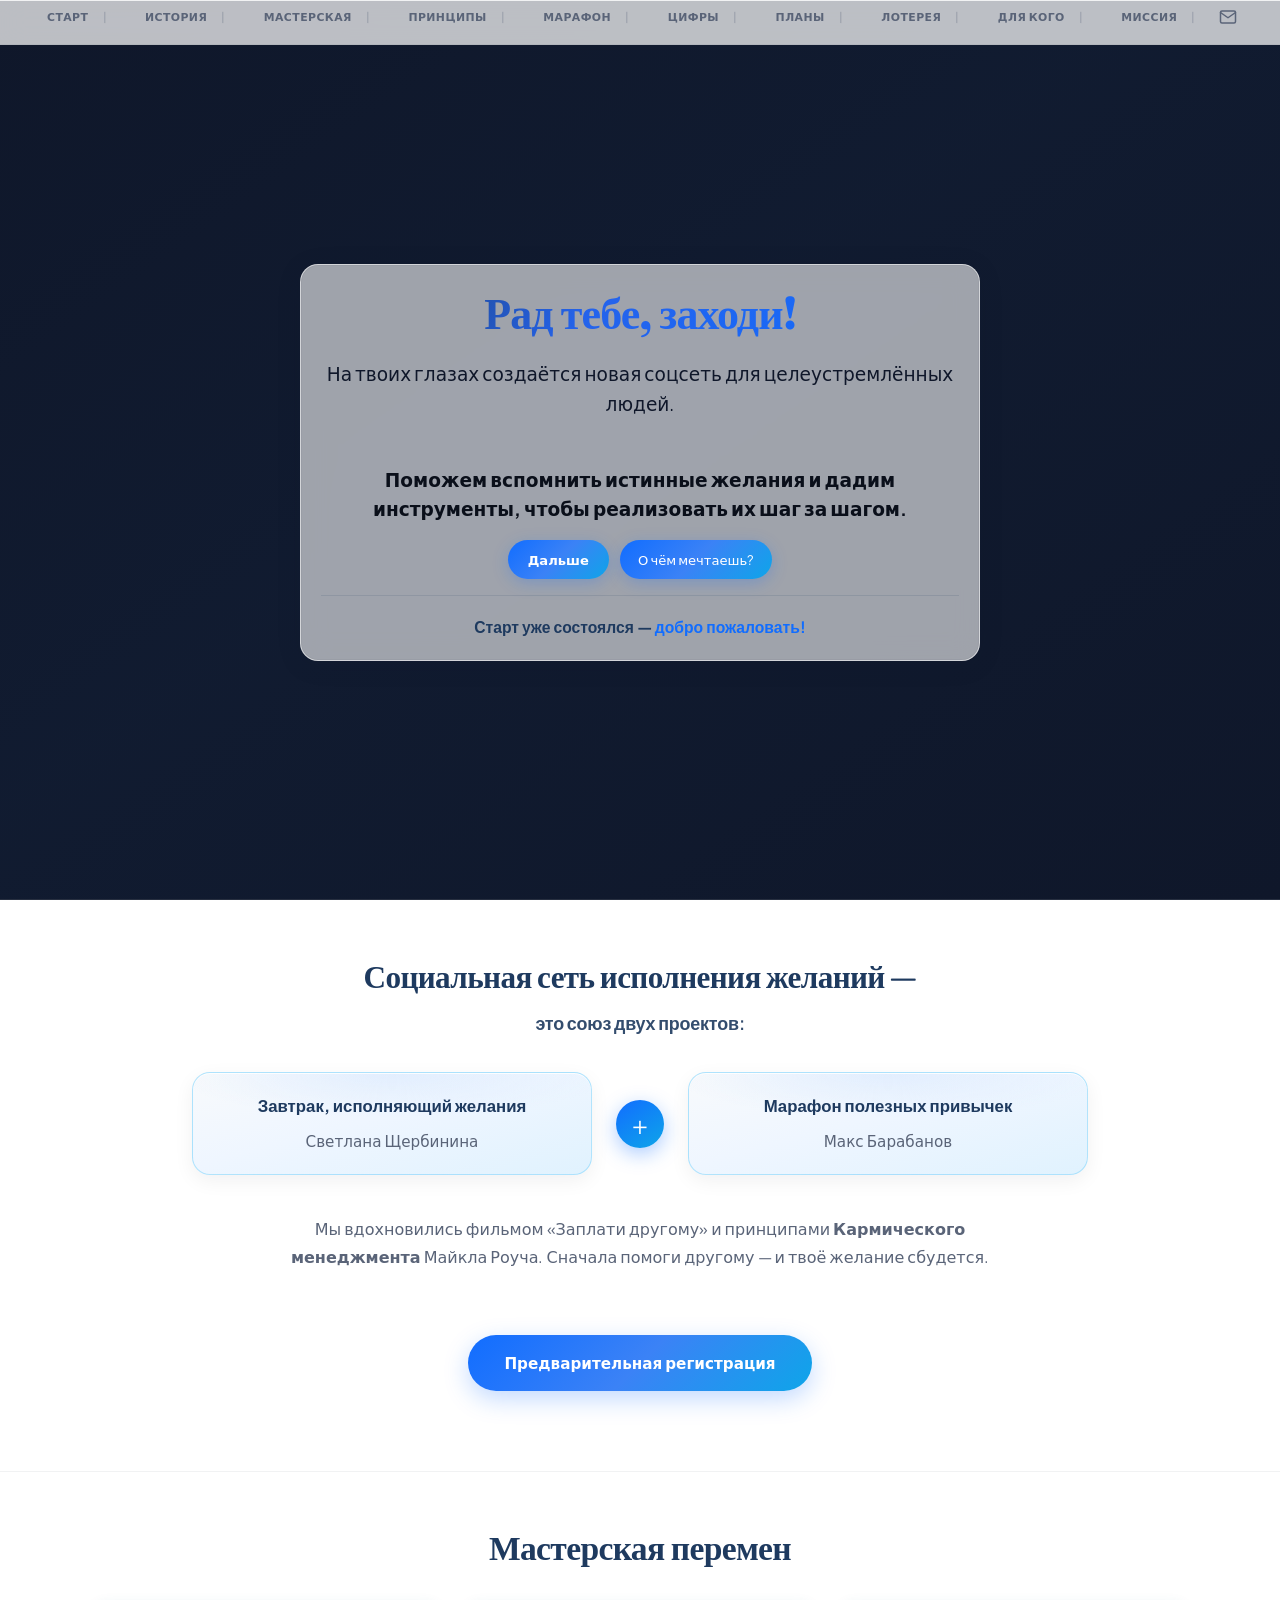
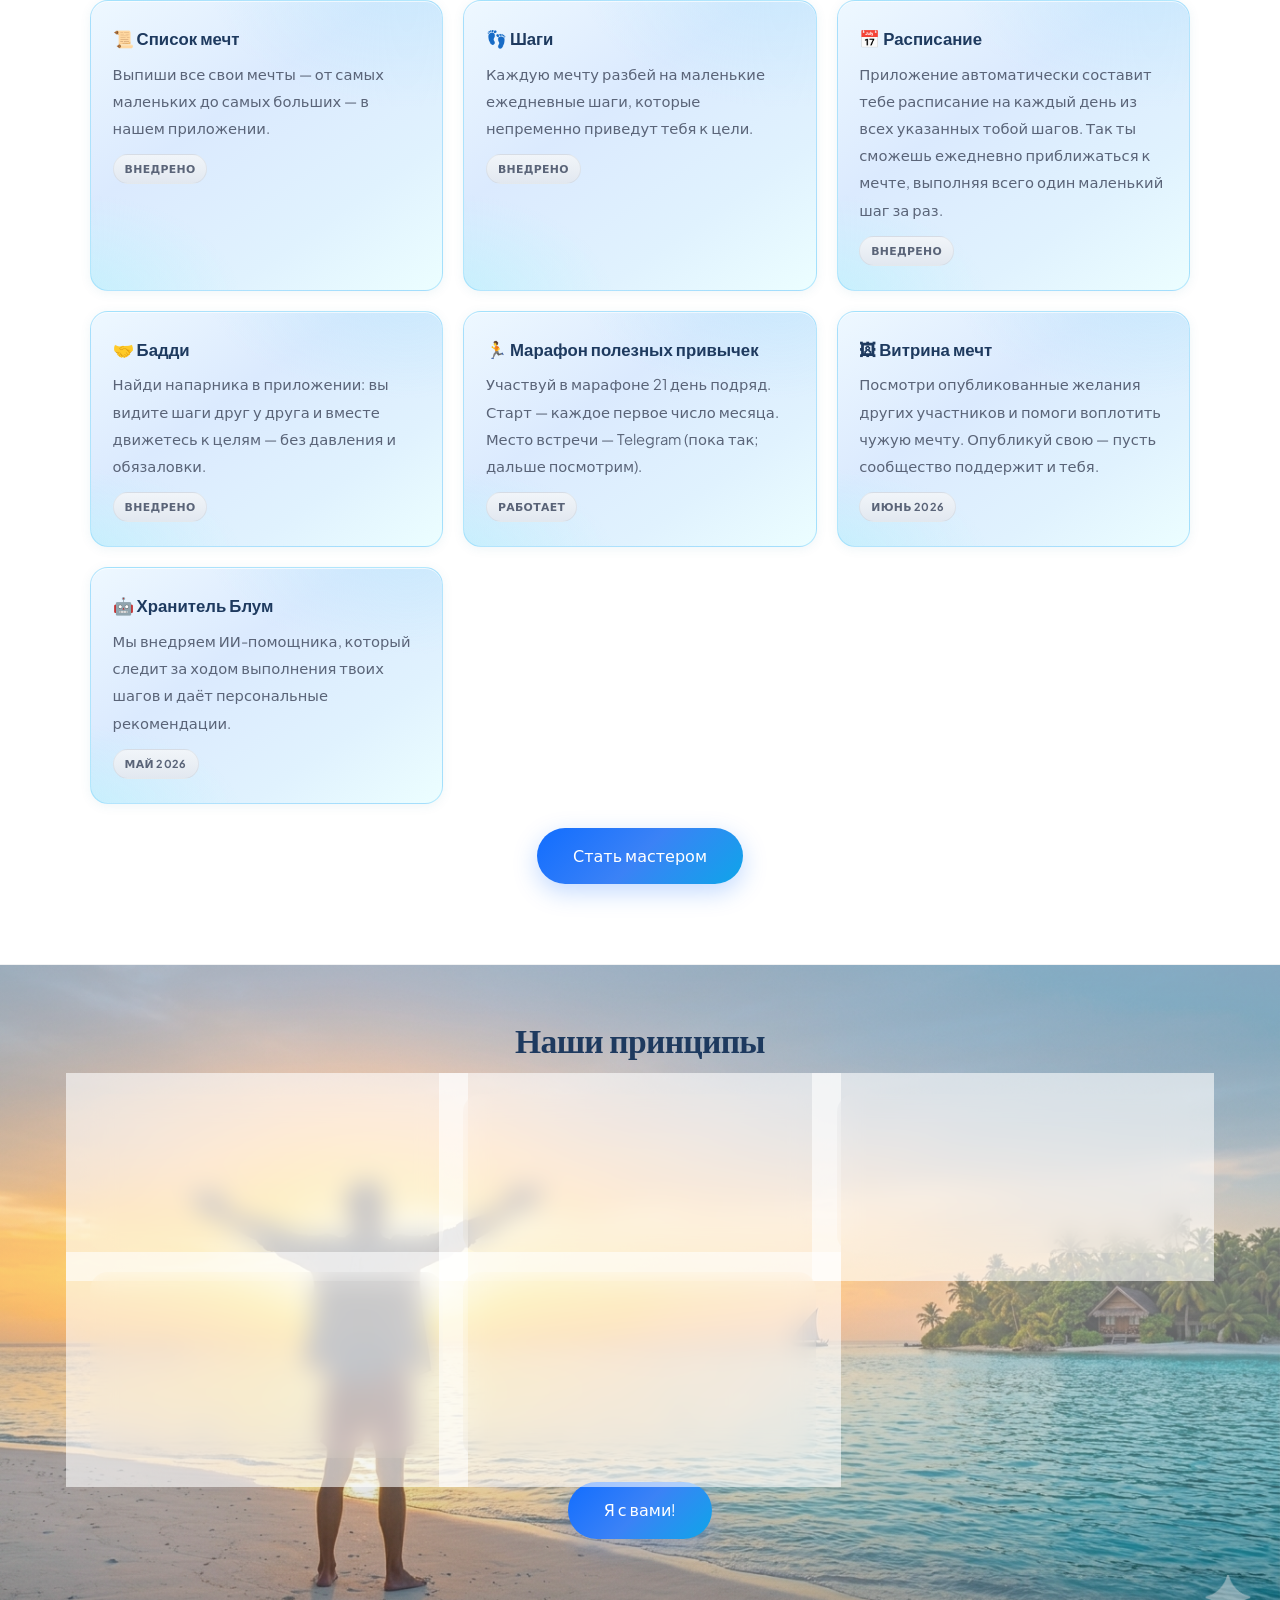
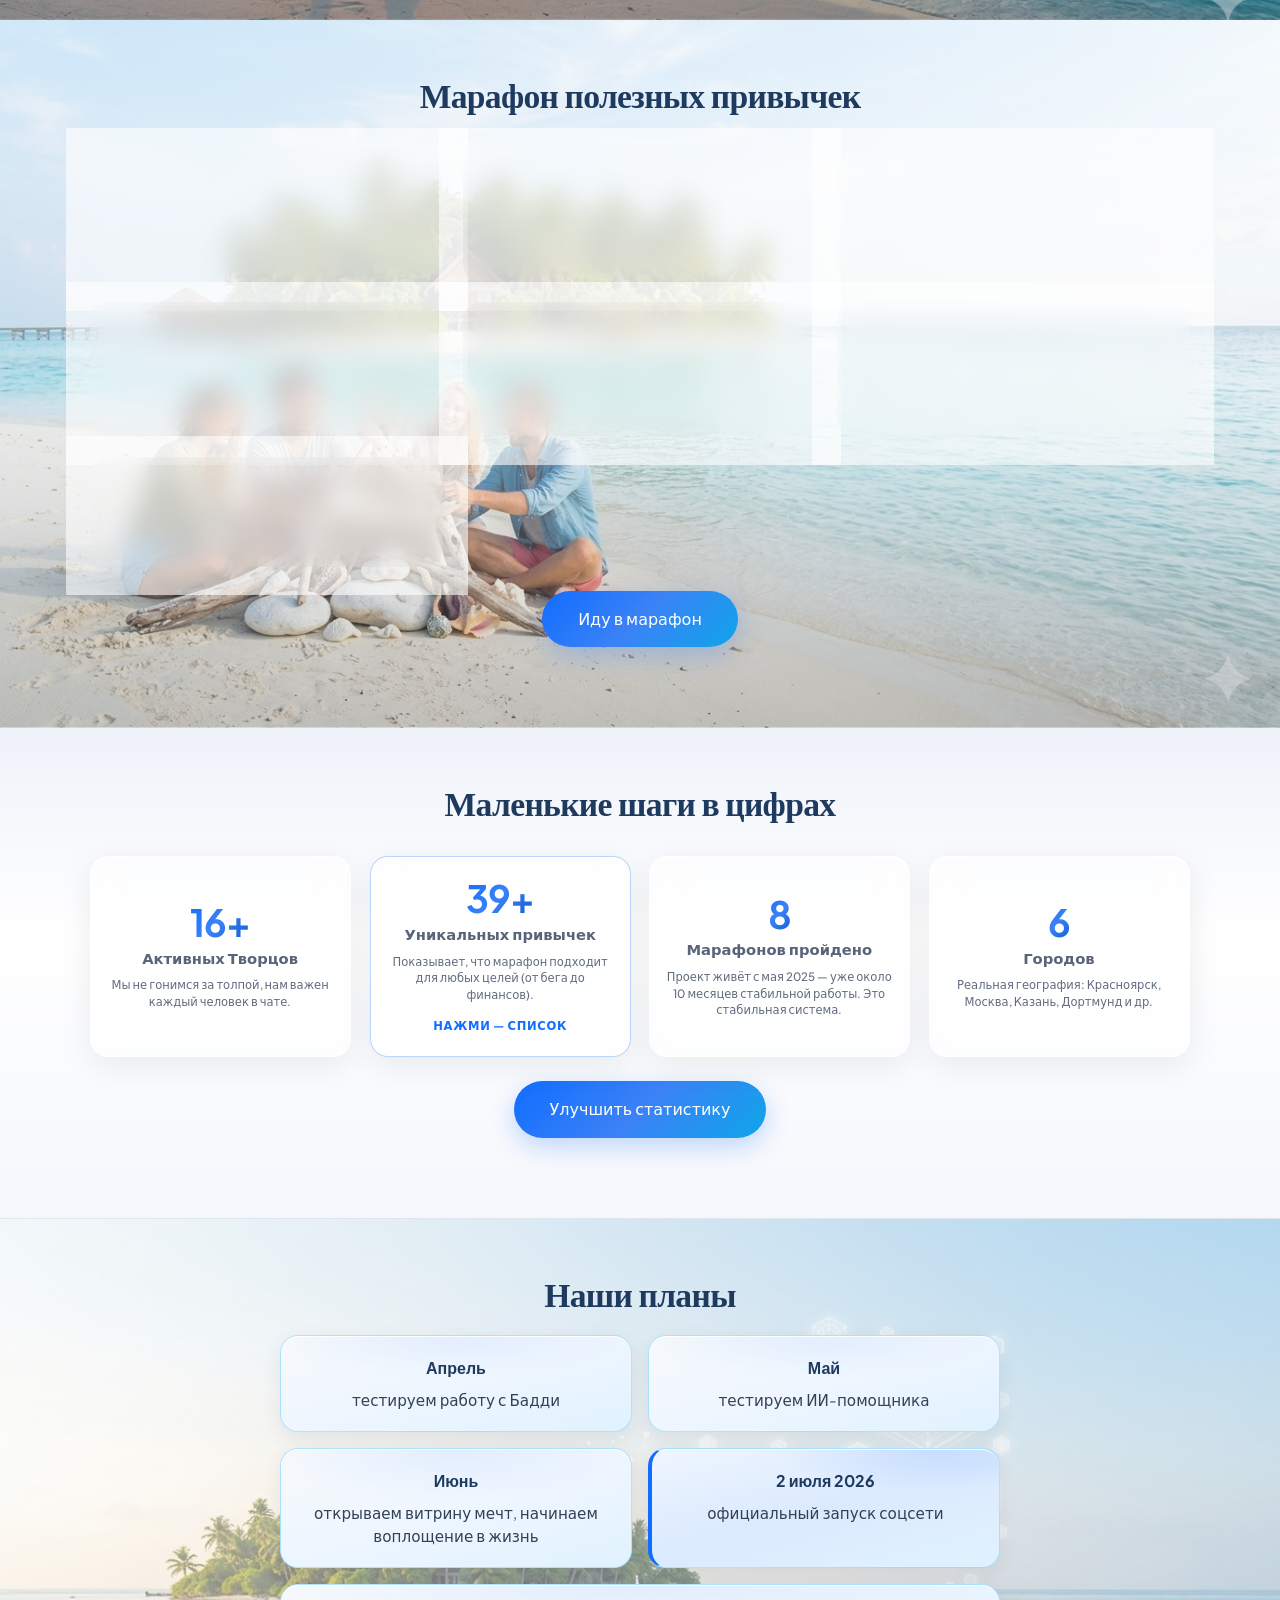
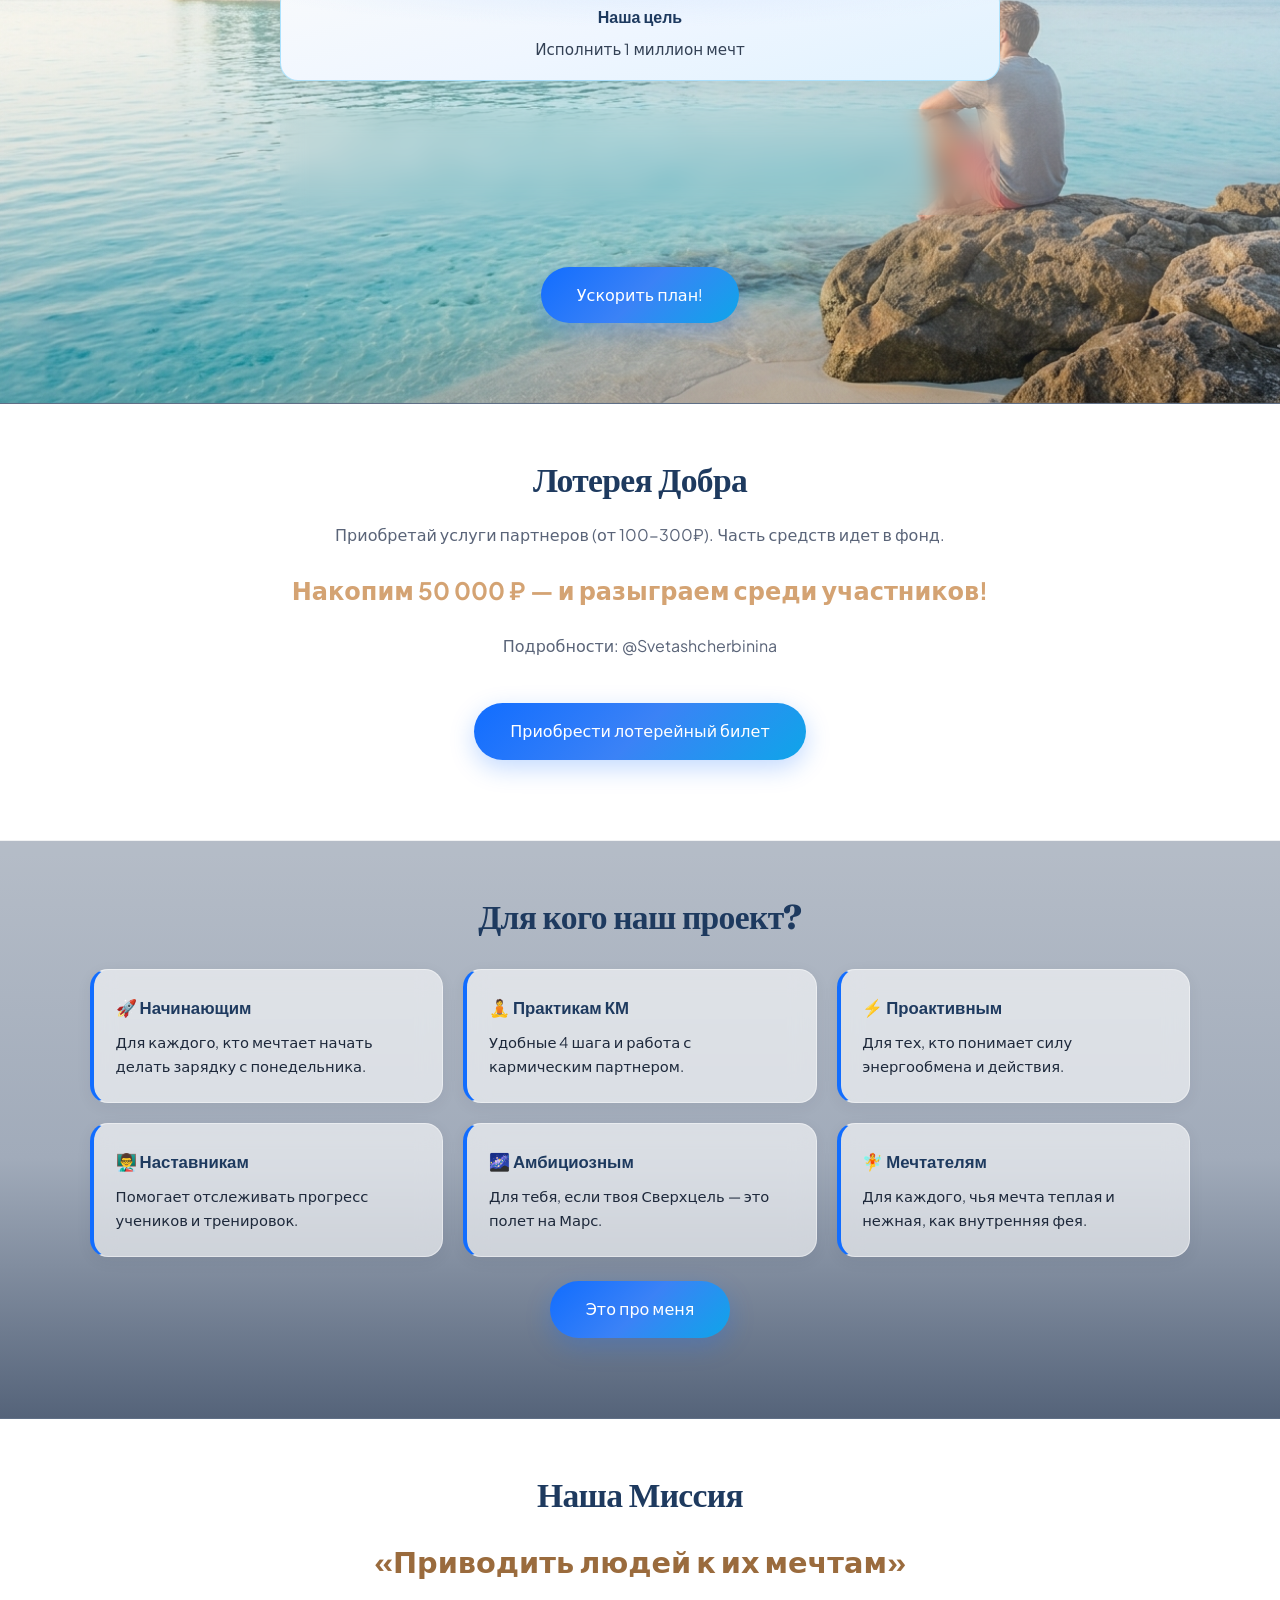
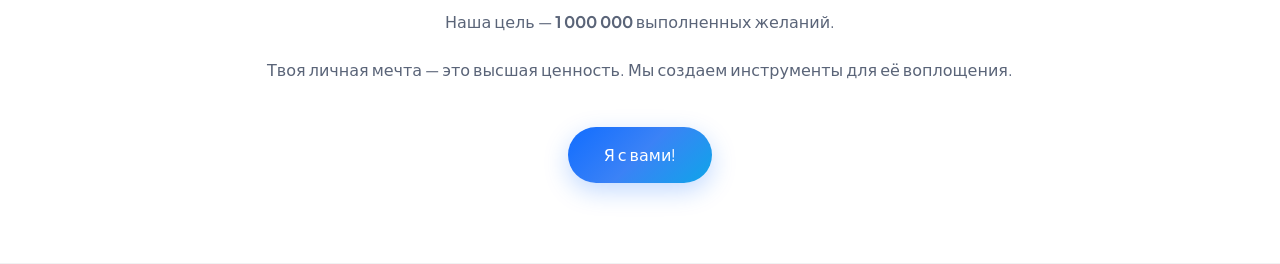
==== commit 727f3b89: "top menu2" ====
--- a/landing/index.html
+++ b/landing/index.html
@@ -85,6 +85,12 @@
                 12px
                 max(20px, env(safe-area-inset-left, 0px));
         }
+        /* nav с классом nav-header — отступы на самом .nav-header */
+        header nav.nav-header {
+            padding: 0;
+            max-width: none;
+            margin: 0;
+        }
         .menu {
             display: flex;
             flex-wrap: wrap;
@@ -148,6 +154,69 @@
             background: rgba(17, 109, 255, 0.08);
         }
         .menu-btn-mail svg {
+            display: block;
+        }
+
+        /* Мобильное меню: кнопка справа + выпадающая панель */
+        .nav-header {
+            position: relative;
+            max-width: 1200px;
+            margin: 0 auto;
+            display: flex;
+            justify-content: center;
+            align-items: flex-start;
+            min-height: 44px;
+            padding:
+                max(12px, env(safe-area-inset-top, 0px))
+                max(20px, env(safe-area-inset-right, 0px))
+                12px
+                max(20px, env(safe-area-inset-left, 0px));
+        }
+        .menu-toggle {
+            display: none;
+            position: absolute;
+            top: max(10px, env(safe-area-inset-top, 0px));
+            right: max(12px, env(safe-area-inset-right, 0px));
+            z-index: 1002;
+            width: 44px;
+            height: 44px;
+            padding: 0;
+            border: none;
+            border-radius: 12px;
+            background: rgba(255, 255, 255, 0.95);
+            box-shadow: 0 2px 12px rgba(28, 35, 51, 0.12);
+            cursor: pointer;
+            align-items: center;
+            justify-content: center;
+            color: var(--text-muted);
+            transition: background 0.2s, color 0.2s;
+        }
+        .menu-toggle:hover {
+            background: #fff;
+            color: var(--primary);
+        }
+        .menu-toggle-bars {
+            display: flex;
+            flex-direction: column;
+            justify-content: center;
+            gap: 5px;
+            width: 20px;
+        }
+        .menu-toggle-bars span {
+            display: block;
+            height: 2px;
+            border-radius: 1px;
+            background: currentColor;
+        }
+        .menu-backdrop {
+            display: none;
+            position: fixed;
+            inset: 0;
+            z-index: 1000;
+            background: rgba(15, 23, 42, 0.35);
+            backdrop-filter: blur(2px);
+        }
+        .menu-backdrop.is-visible {
             display: block;
         }
 
@@ -1339,21 +1408,82 @@
         }
 
         @media (max-width: 768px) {
+            .menu-toggle {
+                display: inline-flex;
+            }
+            .nav-header {
+                justify-content: flex-end;
+                align-items: flex-start;
+                min-height: 52px;
+                padding-top: max(10px, env(safe-area-inset-top, 0px));
+                padding-right: max(56px, calc(12px + env(safe-area-inset-right, 0px)));
+                padding-left: max(12px, env(safe-area-inset-left, 0px));
+                padding-bottom: 8px;
+            }
+            .nav-header .menu {
+                display: none;
+                position: absolute;
+                top: calc(100% - 4px);
+                right: max(8px, env(safe-area-inset-right, 0px));
+                left: auto;
+                width: min(280px, calc(100vw - 24px));
+                max-height: min(70vh, 420px);
+                overflow-y: auto;
+                -webkit-overflow-scrolling: touch;
+                flex-direction: column;
+                flex-wrap: nowrap;
+                align-items: stretch;
+                justify-content: flex-start;
+                gap: 0;
+                padding: 8px 0;
+                margin: 0;
+                background: rgba(255, 255, 255, 0.97);
+                backdrop-filter: blur(16px);
+                -webkit-backdrop-filter: blur(16px);
+                border: 1px solid rgba(28, 35, 51, 0.1);
+                border-radius: 14px;
+                box-shadow: var(--shadow);
+                z-index: 1001;
+            }
+            .nav-header .menu.is-open {
+                display: flex;
+            }
+            .nav-header .menu a:not(:last-child)::after {
+                display: none;
+            }
+            .nav-header .menu a {
+                font-size: 0.75rem;
+                padding: 12px 16px;
+                min-height: 44px;
+                display: flex;
+                align-items: center;
+                border-radius: 0;
+                border-bottom: 1px solid rgba(28, 35, 51, 0.06);
+            }
+            .nav-header .menu a:last-of-type {
+                border-bottom: none;
+            }
+            .nav-header .menu .menu-mission {
+                display: flex;
+                flex-direction: column;
+                align-items: stretch;
+                gap: 0;
+                border-top: 1px solid rgba(28, 35, 51, 0.08);
+                margin-top: 4px;
+                padding-top: 4px;
+            }
+            .nav-header .menu .menu-mission > a {
+                border-bottom: 1px solid rgba(28, 35, 51, 0.06);
+            }
+            .nav-header .menu .menu-btn-mail {
+                align-self: center;
+                margin: 8px auto 10px;
+                min-width: 48px;
+                min-height: 48px;
+            }
             section {
                 padding: 52px max(16px, env(safe-area-inset-right, 0px)) 64px max(16px, env(safe-area-inset-left, 0px));
                 scroll-margin-top: 52px;
-            }
-            .menu {
-                gap: 8px 10px;
-                justify-content: flex-start;
-                padding-bottom: 4px;
-            }
-            .menu a {
-                font-size: 0.62rem;
-                padding: 10px 12px;
-                min-height: 44px;
-                display: inline-flex;
-                align-items: center;
             }
             .menu-btn-mail {
                 min-width: 44px;
@@ -1438,13 +1568,33 @@
                 max-width: none;
             }
         }
+        @media (min-width: 769px) {
+            .menu-toggle {
+                display: none !important;
+            }
+            .menu-backdrop {
+                display: none !important;
+            }
+            .nav-header {
+                justify-content: center;
+            }
+            .nav-header .menu {
+                display: flex !important;
+            }
+        }
     </style>
 </head>
 <body>
 
     <header>
-        <nav>
-            <div class="menu">
+        <div class="menu-backdrop" id="menu-backdrop" aria-hidden="true"></div>
+        <nav class="nav-header">
+            <button type="button" class="menu-toggle" id="menu-toggle" aria-expanded="false" aria-controls="nav-menu" aria-label="Открыть меню">
+                <span class="menu-toggle-bars" aria-hidden="true">
+                    <span></span><span></span><span></span>
+                </span>
+            </button>
+            <div id="nav-menu" class="menu">
                 <a href="#hero">Старт</a>
                 <a href="#story">История</a>
                 <a href="#master">Мастерская</a>
@@ -1817,6 +1967,59 @@
         });
 
         video.load();
+    })();
+    </script>
+    <script>
+    (function () {
+        var toggle = document.getElementById('menu-toggle');
+        var menu = document.getElementById('nav-menu');
+        var backdrop = document.getElementById('menu-backdrop');
+        if (!toggle || !menu || !backdrop) return;
+
+        function closeMenu() {
+            menu.classList.remove('is-open');
+            backdrop.classList.remove('is-visible');
+            toggle.setAttribute('aria-expanded', 'false');
+            toggle.setAttribute('aria-label', 'Открыть меню');
+            document.body.style.overflow = '';
+        }
+
+        function openMenu() {
+            menu.classList.add('is-open');
+            backdrop.classList.add('is-visible');
+            toggle.setAttribute('aria-expanded', 'true');
+            toggle.setAttribute('aria-label', 'Закрыть меню');
+            document.body.style.overflow = 'hidden';
+        }
+
+        toggle.addEventListener('click', function (e) {
+            e.stopPropagation();
+            if (menu.classList.contains('is-open')) closeMenu();
+            else openMenu();
+        });
+
+        backdrop.addEventListener('click', closeMenu);
+
+        menu.querySelectorAll('a[href^="#"]').forEach(function (a) {
+            a.addEventListener('click', function () {
+                closeMenu();
+            });
+        });
+
+        var mailBtn = menu.querySelector('.menu-btn-mail');
+        if (mailBtn) {
+            mailBtn.addEventListener('click', function () {
+                closeMenu();
+            });
+        }
+
+        window.addEventListener('resize', function () {
+            if (window.matchMedia('(min-width: 769px)').matches) closeMenu();
+        });
+
+        document.addEventListener('keydown', function (e) {
+            if (e.key === 'Escape' && menu.classList.contains('is-open')) closeMenu();
+        });
     })();
     </script>
     <script>
